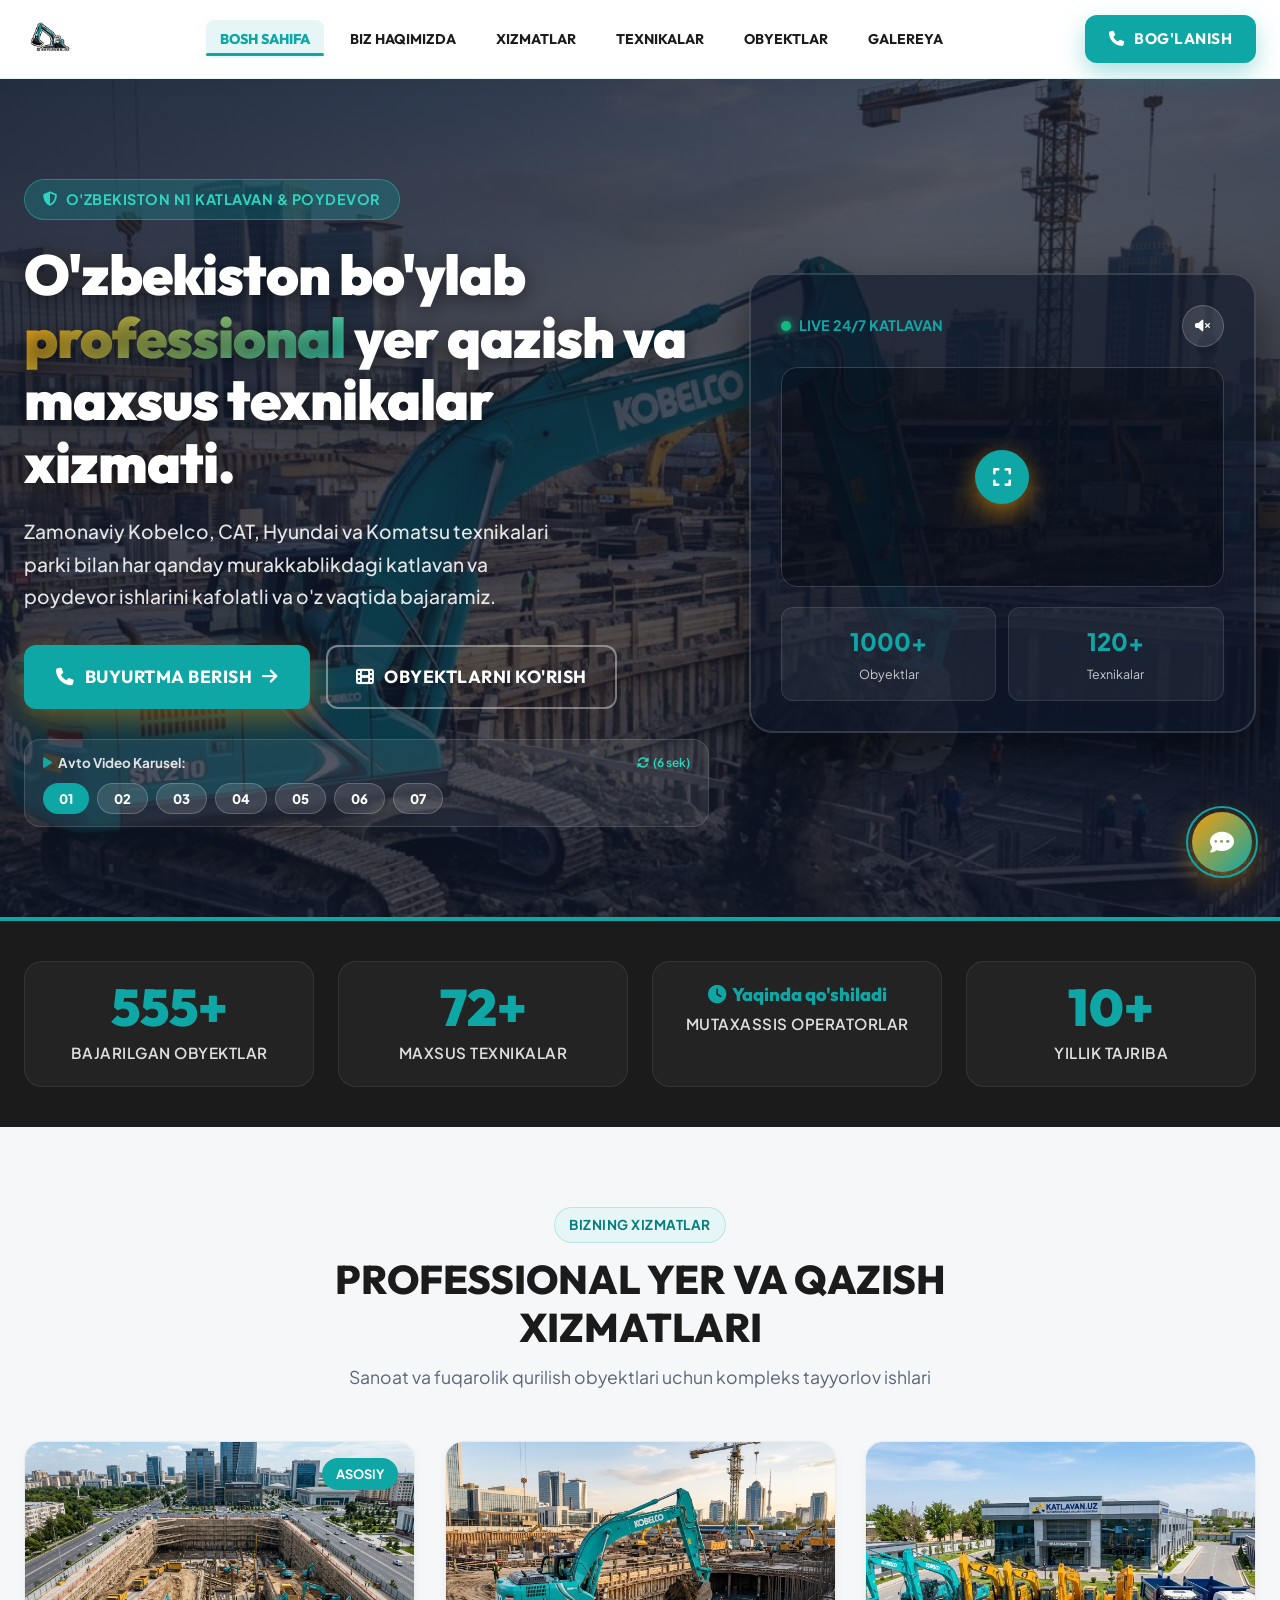
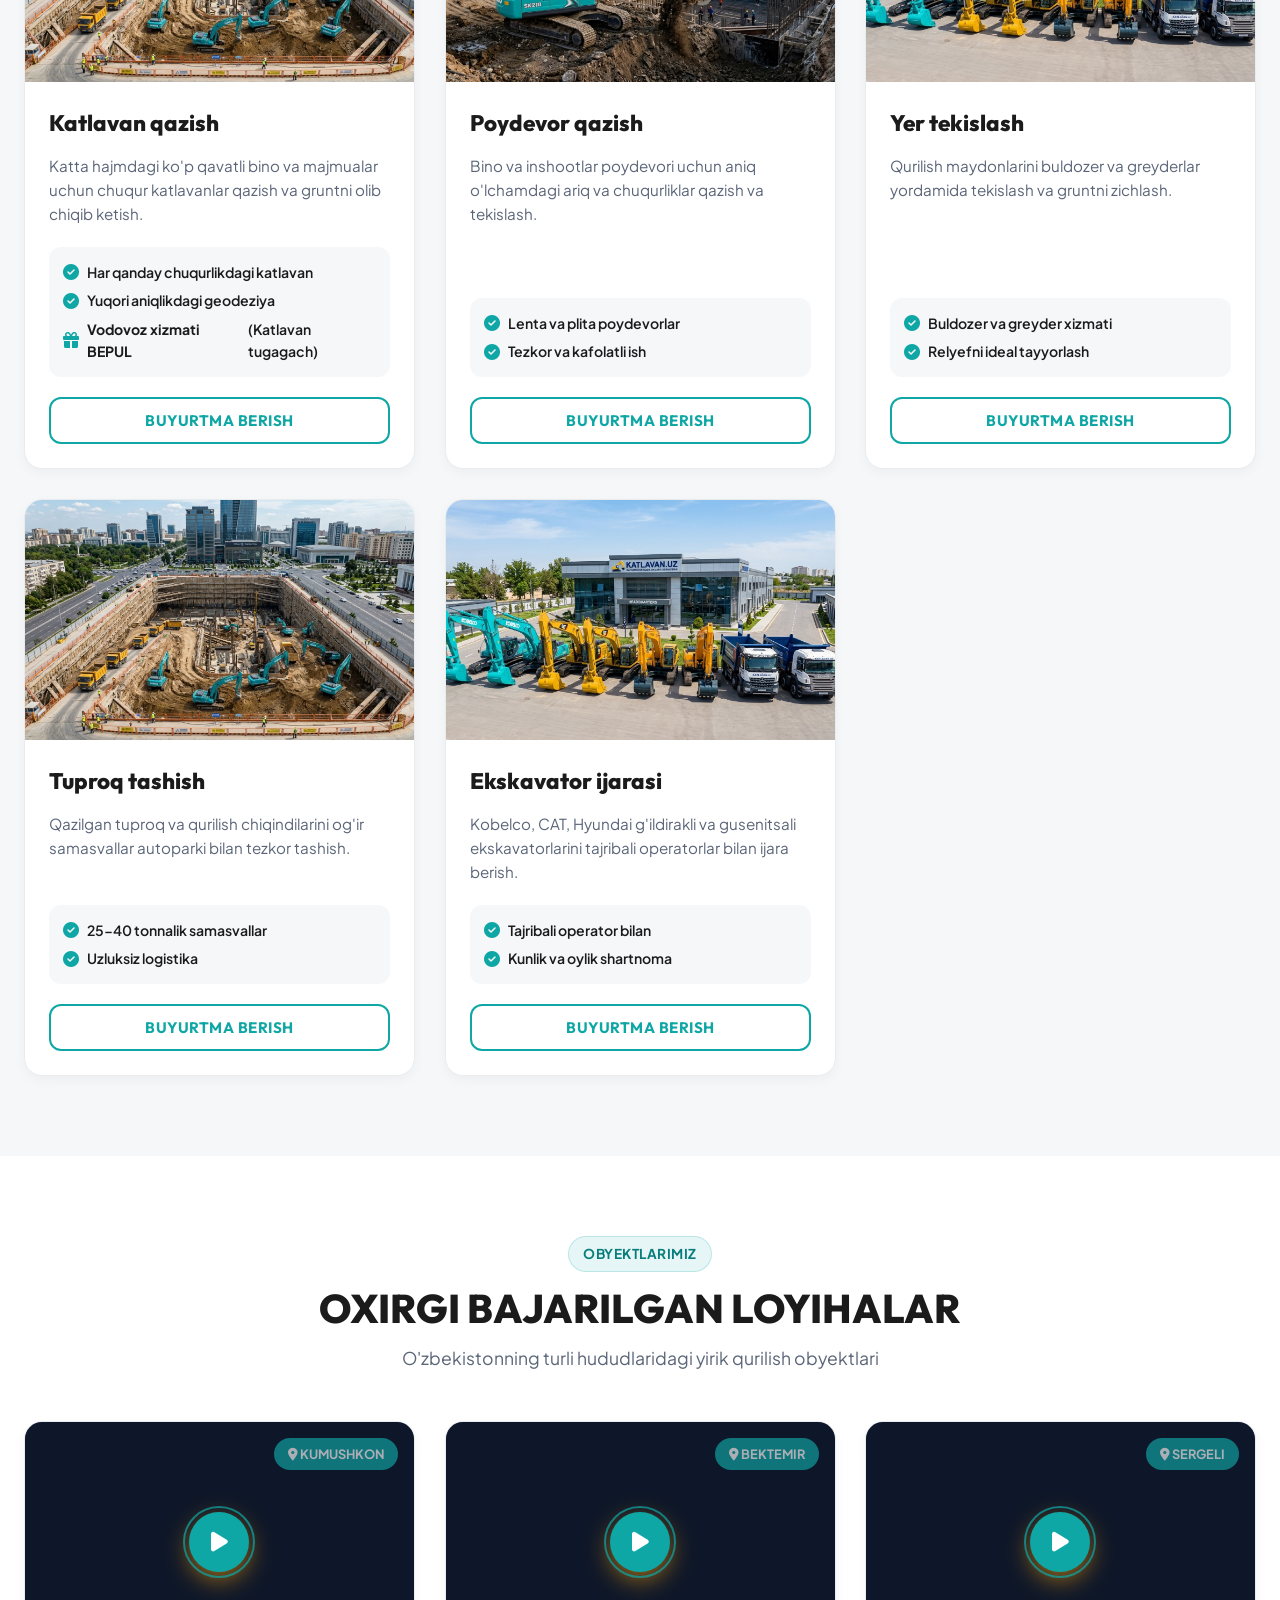
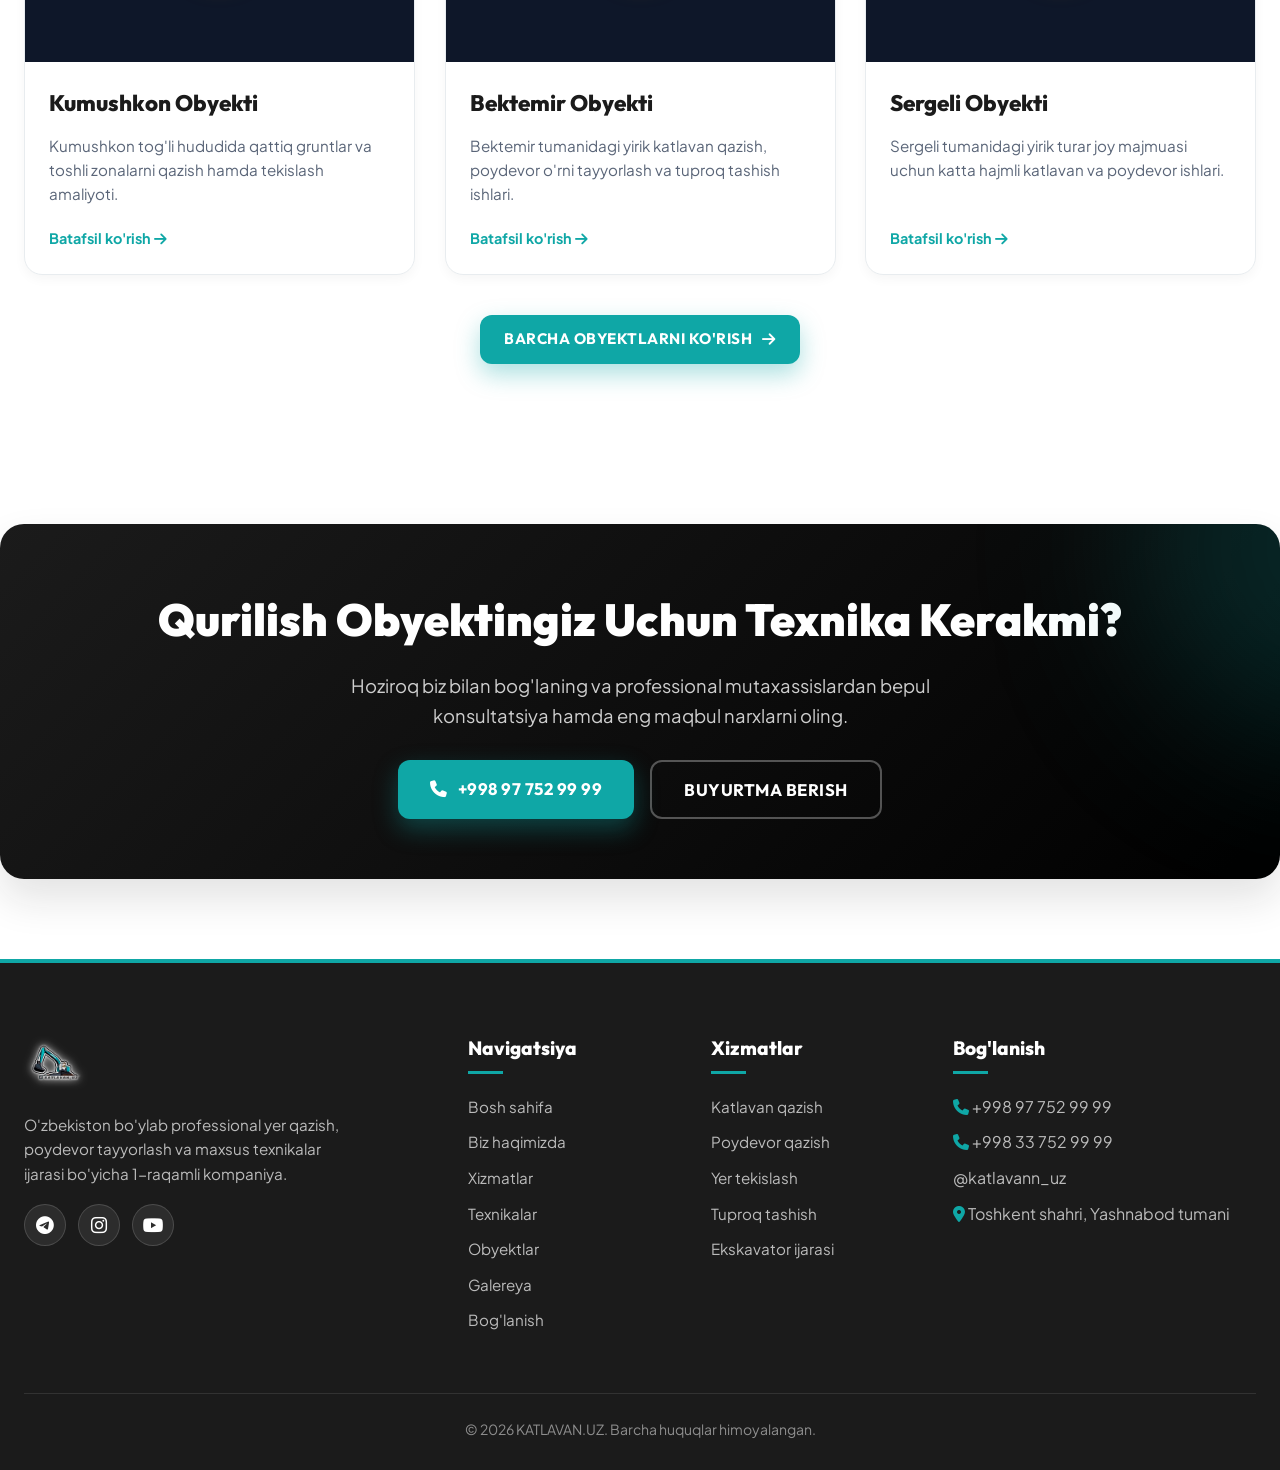
==== index.html @ 214f8976 "Update KATLAVAN.UZ website with video autoplay, interactive contact widgets, and layout fixes" ====
<!DOCTYPE html>
<html lang="uz">
<head>
  <meta charset="UTF-8">
  <meta name="viewport" content="width=device-width, initial-scale=1.0">
  <title>KATLAVAN.UZ — Professional Yer Qazish Va Maxsus Texnikalar Xizmati</title>
  <meta name="description" content="O'zbekiston bo'ylab katlavan qazish, poydevor tayyorlash, yer tekislash, tuproq tashish va Kobelco, CAT, Hyundai ekskavatorlar ijarasi.">
  
  <link rel="stylesheet" href="https://cdnjs.cloudflare.com/ajax/libs/font-awesome/6.4.0/css/all.min.css">
  <link rel="stylesheet" href="css/styles.css">
</head>
<body>

  <!-- NAVBAR -->
  <nav class="navbar">
    <div class="container flex-between">
      <a href="index.html" class="navbar-brand">
        <img src="images/logo.svg" alt="KATLAVAN.UZ" class="brand-logo-img">
      </a>

      <ul class="nav-menu">
        <li><a href="index.html" class="nav-link active">Bosh sahifa</a></li>
        <li><a href="about.html" class="nav-link">Biz haqimizda</a></li>
        <li><a href="services.html" class="nav-link">Xizmatlar</a></li>
        <li><a href="machinery.html" class="nav-link">Texnikalar</a></li>
        <li><a href="projects.html" class="nav-link">Obyektlar</a></li>
        <li><a href="gallery.html" class="nav-link">Galereya</a></li>
      </ul>

      <div class="flex" style="gap: 12px;">
        <a href="contact.html" class="btn btn-primary">
          <i class="fa-solid fa-phone"></i> Bog'lanish
        </a>
        <div class="mobile-toggle"><i class="fa-solid fa-bars"></i></div>
      </div>
    </div>
  </nav>

  <!-- HERO SECTION WITH FULL VIDEO BACKGROUND -->
  <section class="hero hero-video-bg-section" style="position: relative; min-height: 85vh; padding: 100px 0 90px; color: #FFFFFF; display: flex; align-items: center; overflow: hidden; background: #0F172A;">
    
    <!-- Background Video Element -->
    <video id="heroBgVideo" src="obektlar/kumishkon.mp4" autoplay loop muted playsinline poster="images/hero_kobelco.jpg" style="position: absolute; top: 0; left: 0; width: 100%; height: 120%; object-fit: cover; z-index: 1; transition: transform 0.1s linear, opacity 0.5s ease;"></video>
    
    <!-- Dark Gradient Overlay for High Readability -->
    <div style="position: absolute; inset: 0; background: linear-gradient(135deg, rgba(15, 23, 42, 0.88) 0%, rgba(15, 23, 42, 0.72) 50%, rgba(15, 23, 42, 0.86) 100%); z-index: 2;"></div>

    <div class="container hero-grid" style="position: relative; z-index: 3; display: grid; grid-template-columns: 1.15fr 0.85fr; gap: 40px; align-items: center; width: 100%;">
      
      <!-- Left Content Column -->
      <div class="hero-content">
        <div class="hero-badge-box">
          <span class="badge-teal" style="background: rgba(15, 167, 166, 0.25); color: #2DD4BF; border: 1px solid rgba(45, 212, 191, 0.4); padding: 8px 18px; border-radius: 30px; font-weight: 700; font-size: 0.9rem;">
            <i class="fa-solid fa-shield-halved"></i> O'ZBEKISTON N1 KATLAVAN &amp; POYDEVOR
          </span>
        </div>

        <h1 class="hero-title" style="color: #FFFFFF; font-size: 3.5rem; font-weight: 900; line-height: 1.12; margin-bottom: 20px; text-shadow: 0 4px 20px rgba(0,0,0,0.5);">
          O'zbekiston bo'ylab <span class="accent" style="color: var(--primary); background: linear-gradient(135deg, #F59E0B 0%, #2DD4BF 100%); -webkit-background-clip: text; -webkit-text-fill-color: transparent;">professional</span> yer qazish va maxsus texnikalar xizmati.
        </h1>

        <p class="hero-desc" style="color: rgba(255, 255, 255, 0.88); font-size: 1.2rem; line-height: 1.7; margin-bottom: 32px; font-weight: 500;">
          Zamonaviy Kobelco, CAT, Hyundai va Komatsu texnikalari parki bilan har qanday murakkablikdagi katlavan va poydevor ishlarini kafolatli va o'z vaqtida bajaramiz.
        </p>

        <div class="hero-actions" style="display: flex; gap: 16px; flex-wrap: wrap;">
          <button class="btn btn-primary btn-lg open-order-modal" data-item="Hero Buyurtma" style="font-size: 1.1rem; padding: 16px 32px; box-shadow: 0 10px 30px rgba(245, 158, 11, 0.4);">
            <i class="fa-solid fa-phone"></i> Buyurtma berish <i class="fa-solid fa-arrow-right"></i>
          </button>
          <a href="projects.html" class="btn btn-outline btn-lg" style="color: #FFFFFF; border-color: rgba(255,255,255,0.4); font-size: 1.1rem; padding: 16px 28px; backdrop-filter: blur(8px);">
            <i class="fa-solid fa-film"></i> Obyektlarni ko'rish
          </a>
        </div>

        <!-- Minimalist Video Playlist Switcher -->
        <div style="margin-top: 30px; background: rgba(255, 255, 255, 0.07); backdrop-filter: blur(14px); border: 1px solid rgba(255, 255, 255, 0.14); padding: 12px 18px; border-radius: 16px;">
          <div style="display: flex; align-items: center; justify-content: space-between; margin-bottom: 10px;">
            <span style="font-size: 0.84rem; color: rgba(255, 255, 255, 0.85); font-weight: 700; display: flex; align-items: center; gap: 6px;">
              <i class="fa-solid fa-play" style="color: var(--primary); font-size: 0.75rem;"></i> Avto Video Karusel:
            </span>
            <span style="font-size: 0.75rem; color: #2DD4BF; font-weight: 600; display: flex; align-items: center; gap: 4px;">
              <i class="fa-solid fa-rotate"></i> (6 sek)
            </span>
          </div>
          
          <div style="display: flex; gap: 8px; flex-wrap: wrap;">
            <button class="hero-video-switcher active" data-video="obektlar/kumishkon.mp4" style="background: var(--primary); color: #FFF; border: none; padding: 6px 16px; border-radius: 20px; font-size: 0.82rem; font-weight: 800; cursor: pointer; transition: all 0.3s ease;">01</button>
            <button class="hero-video-switcher" data-video="obektlar/bektemir.mp4" style="background: rgba(255,255,255,0.12); color: #FFF; border: 1px solid rgba(255,255,255,0.2); padding: 6px 16px; border-radius: 20px; font-size: 0.82rem; font-weight: 800; cursor: pointer; transition: all 0.3s ease;">02</button>
            <button class="hero-video-switcher" data-video="obektlar/kokcha.mp4" style="background: rgba(255,255,255,0.12); color: #FFF; border: 1px solid rgba(255,255,255,0.2); padding: 6px 16px; border-radius: 20px; font-size: 0.82rem; font-weight: 800; cursor: pointer; transition: all 0.3s ease;">03</button>
            <button class="hero-video-switcher" data-video="obektlar/oq tepa.mp4" style="background: rgba(255,255,255,0.12); color: #FFF; border: 1px solid rgba(255,255,255,0.2); padding: 6px 16px; border-radius: 20px; font-size: 0.82rem; font-weight: 800; cursor: pointer; transition: all 0.3s ease;">04</button>
            <button class="hero-video-switcher" data-video="obektlar/ozbefilim.mp4" style="background: rgba(255,255,255,0.12); color: #FFF; border: 1px solid rgba(255,255,255,0.2); padding: 6px 16px; border-radius: 20px; font-size: 0.82rem; font-weight: 800; cursor: pointer; transition: all 0.3s ease;">05</button>
            <button class="hero-video-switcher" data-video="obektlar/sergili.mp4" style="background: rgba(255,255,255,0.12); color: #FFF; border: 1px solid rgba(255,255,255,0.2); padding: 6px 16px; border-radius: 20px; font-size: 0.82rem; font-weight: 800; cursor: pointer; transition: all 0.3s ease;">06</button>
            <button class="hero-video-switcher" data-video="videos/kirish.mp4" style="background: rgba(255,255,255,0.12); color: #FFF; border: 1px solid rgba(255,255,255,0.2); padding: 6px 16px; border-radius: 20px; font-size: 0.82rem; font-weight: 800; cursor: pointer; transition: all 0.3s ease;">07</button>
          </div>
        </div>

      </div>

      <!-- Right Glass Card with Stats & Sound Button -->
      <div class="hero-media" style="position: relative;">
        <div style="background: rgba(15, 23, 42, 0.65); backdrop-filter: blur(16px); border: 2px solid rgba(255, 255, 255, 0.15); border-radius: 24px; padding: 30px; box-shadow: 0 20px 50px rgba(0,0,0,0.5);">
          
          <div style="display: flex; align-items: center; justify-content: space-between; margin-bottom: 20px;">
            <span style="font-size: 0.9rem; font-weight: 700; color: var(--primary); display: flex; align-items: center; gap: 8px;">
              <span style="width: 10px; height: 10px; border-radius: 50%; background: #10B981; display: inline-block; box-shadow: 0 0 10px #10B981;"></span> LIVE 24/7 KATLAVAN
            </span>
            
            <button id="toggleHeroAudio" style="background: rgba(255, 255, 255, 0.12); border: 1px solid rgba(255, 255, 255, 0.2); color: #FFF; width: 42px; height: 42px; border-radius: 50%; display: flex; align-items: center; justify-content: center; cursor: pointer; transition: all 0.3s ease;" title="Ovozni yoqish / o'chirish">
              <i class="fa-solid fa-volume-xmark" id="heroAudioIcon"></i>
            </button>
          </div>

          <div style="border-radius: 16px; overflow: hidden; height: 220px; position: relative; margin-bottom: 20px; border: 1px solid rgba(255,255,255,0.15);">
            <video id="heroMiniPreview" src="obektlar/kumishkon.mp4" autoplay loop muted playsinline style="width: 100%; height: 100%; object-fit: cover;"></video>
            <div class="open-video-modal" data-title="Kumushkon Obyekti" data-video="obektlar/kumishkon.mp4" style="position: absolute; inset: 0; background: rgba(0,0,0,0.3); display: flex; align-items: center; justify-content: center; cursor: pointer;">
              <div style="width: 54px; height: 54px; border-radius: 50%; background: var(--primary); color: #FFF; display: flex; align-items: center; justify-content: center; font-size: 1.3rem; box-shadow: 0 8px 25px rgba(245, 158, 11, 0.6);">
                <i class="fa-solid fa-expand"></i>
              </div>
            </div>
          </div>

          <div style="display: grid; grid-template-columns: 1fr 1fr; gap: 12px;">
            <div style="background: rgba(255,255,255,0.06); padding: 14px; border-radius: 12px; text-align: center; border: 1px solid rgba(255,255,255,0.1);">
              <strong style="display: block; font-size: 1.5rem; color: var(--primary); font-weight: 800;">1000+</strong>
              <span style="font-size: 0.78rem; color: rgba(255,255,255,0.75);">Obyektlar</span>
            </div>
            <div style="background: rgba(255,255,255,0.06); padding: 14px; border-radius: 12px; text-align: center; border: 1px solid rgba(255,255,255,0.1);">
              <strong style="display: block; font-size: 1.5rem; color: var(--primary); font-weight: 800;">120+</strong>
              <span style="font-size: 0.78rem; color: rgba(255,255,255,0.75);">Texnikalar</span>
            </div>
          </div>

        </div>
      </div>

    </div>
  </section>

  <!-- ANIMATED STATISTICS BAR -->
  <section class="stats-section">
    <div class="container stats-grid">
      <div class="stat-card">
        <div class="stat-number" data-target="1000">0+</div>
        <div class="stat-label">Bajarilgan obyektlar</div>
      </div>
      <div class="stat-card">
        <div class="stat-number" data-target="120">0+</div>
        <div class="stat-label">Maxsus texnikalar</div>
      </div>
      <div class="stat-card">
        <div class="stat-number" style="font-size: 1.15rem; color: var(--primary); font-weight: 800; display: inline-flex; align-items: center; justify-content: center; gap: 6px;"><i class="fa-solid fa-clock"></i> Yaqinda qo'shiladi</div>
        <div class="stat-label">Mutaxassis operatorlar</div>
      </div>
      <div class="stat-card">
        <div class="stat-number" data-target="10">0+</div>
        <div class="stat-label">Yillik tajriba</div>
      </div>
    </div>
  </section>

  <!-- OUR SERVICES PREVIEW -->
  <section class="section bg-accent">
    <div class="container">
      <div class="section-header">
        <span class="badge-teal">Bizning xizmatlar</span>
        <h2 class="section-title">Professional Yer va Qazish Xizmatlari</h2>
        <p class="section-subtitle">Sanoat va fuqarolik qurilish obyektlari uchun kompleks tayyorlov ishlari</p>
      </div>

      <div class="card-grid">
        <div class="custom-card">
          <div class="card-img-wrap">
            <img src="images/drone_excavation.jpg" alt="Katlavan qazish">
            <span class="card-badge">Asosiy</span>
          </div>
          <div class="card-body">
            <h3 class="card-title">Katlavan qazish</h3>
            <p class="card-text">Katta hajmdagi ko'p qavatli bino va majmualar uchun chuqur katlavanlar qazish va gruntni olib chiqib ketish.</p>
            <ul class="card-advantages">
              <li><i class="fa-solid fa-circle-check"></i> Har qanday chuqurlikdagi katlavan</li>
              <li><i class="fa-solid fa-circle-check"></i> Yuqori aniqlikdagi geodeziya</li>
              <li><i class="fa-solid fa-gift" style="color: var(--primary);"></i> <strong>Vodovoz xizmati BEPUL</strong> (Katlavan tugagach)</li>
            </ul>
            <button class="btn btn-teal-outline open-order-modal" data-item="Katlavan Qazish (Vodovoz Tekin)">Buyurtma berish</button>
          </div>
        </div>

        <div class="custom-card">
          <div class="card-img-wrap">
            <img src="images/hero_kobelco.jpg" alt="Poydevor qazish">
          </div>
          <div class="card-body">
            <h3 class="card-title">Poydevor qazish</h3>
            <p class="card-text">Bino va inshootlar poydevori uchun aniq o'lchamdagi ariq va chuqurliklar qazish va tekislash.</p>
            <ul class="card-advantages">
              <li><i class="fa-solid fa-circle-check"></i> Lenta va plita poydevorlar</li>
              <li><i class="fa-solid fa-circle-check"></i> Tezkor va kafolatli ish</li>
            </ul>
            <button class="btn btn-teal-outline open-order-modal" data-item="Poydevor Qazish">Buyurtma berish</button>
          </div>
        </div>

        <div class="custom-card">
          <div class="card-img-wrap">
            <img src="images/machinery_fleet.jpg" alt="Yer tekislash">
          </div>
          <div class="card-body">
            <h3 class="card-title">Yer tekislash</h3>
            <p class="card-text">Qurilish maydonlarini buldozer va greyderlar yordamida tekislash va gruntni zichlash.</p>
            <ul class="card-advantages">
              <li><i class="fa-solid fa-circle-check"></i> Buldozer va greyder xizmati</li>
              <li><i class="fa-solid fa-circle-check"></i> Relyefni ideal tayyorlash</li>
            </ul>
            <button class="btn btn-teal-outline open-order-modal" data-item="Yer Tekislash">Buyurtma berish</button>
          </div>
        </div>

        <div class="custom-card">
          <div class="card-img-wrap">
            <img src="images/drone_excavation.jpg" alt="Tuproq tashish">
          </div>
          <div class="card-body">
            <h3 class="card-title">Tuproq tashish</h3>
            <p class="card-text">Qazilgan tuproq va qurilish chiqindilarini og'ir samasvallar autoparki bilan tezkor tashish.</p>
            <ul class="card-advantages">
              <li><i class="fa-solid fa-circle-check"></i> 25-40 tonnalik samasvallar</li>
              <li><i class="fa-solid fa-circle-check"></i> Uzluksiz logistika</li>
            </ul>
            <button class="btn btn-teal-outline open-order-modal" data-item="Tuproq Tashish">Buyurtma berish</button>
          </div>
        </div>

        <div class="custom-card">
          <div class="card-img-wrap">
            <img src="images/machinery_fleet.jpg" alt="Ekskavator ijarasi">
          </div>
          <div class="card-body">
            <h3 class="card-title">Ekskavator ijarasi</h3>
            <p class="card-text">Kobelco, CAT, Hyundai g'ildirakli va gusenitsali ekskavatorlarini tajribali operatorlar bilan ijara berish.</p>
            <ul class="card-advantages">
              <li><i class="fa-solid fa-circle-check"></i> Tajribali operator bilan</li>
              <li><i class="fa-solid fa-circle-check"></i> Kunlik va oylik shartnoma</li>
            </ul>
            <button class="btn btn-teal-outline open-order-modal" data-item="Ekskavator Ijarasi">Buyurtma berish</button>
          </div>
        </div>
      </div>
    </div>
  </section>

  <!-- LATEST PROJECTS PREVIEW -->
  <section class="section">
    <div class="container">
      <div class="section-header">
        <span class="badge-teal">Obyektlarimiz</span>
        <h2 class="section-title">Oxirgi Bajarilgan Loyihalar</h2>
        <p class="section-subtitle">O'zbekistonning turli hududlaridagi yirik qurilish obyektlari</p>
      </div>

      <div class="card-grid">
        <!-- 1. Kumushkon Obyekti -->
        <a href="projects.html" class="custom-card" style="text-decoration:none; color:inherit;">
          <div class="card-img-wrap" style="height: 240px; position: relative;">
            <video src="obektlar/kumishkon.mp4" muted loop playsinline preload="auto"></video>
            <span class="card-badge"><i class="fa-solid fa-location-dot"></i> Kumushkon</span>
            <div class="video-overlay-play">
              <div class="video-play-pulse-btn">
                <i class="fa-solid fa-play"></i>
              </div>
            </div>
          </div>
          <div class="card-body">
            <h3 class="card-title">Kumushkon Obyekti</h3>
            <p class="card-text">Kumushkon tog'li hududida qattiq gruntlar va toshli zonalarni qazish hamda tekislash amaliyoti.</p>
            <span style="color: var(--primary); font-weight: 700; font-size: 0.9rem;">Batafsil ko'rish <i class="fa-solid fa-arrow-right"></i></span>
          </div>
        </a>

        <!-- 2. Bektemir Obyekti -->
        <a href="projects.html" class="custom-card" style="text-decoration:none; color:inherit;">
          <div class="card-img-wrap" style="height: 240px; position: relative;">
            <video src="obektlar/bektemir.mp4" muted loop playsinline preload="auto"></video>
            <span class="card-badge"><i class="fa-solid fa-location-dot"></i> Bektemir</span>
            <div class="video-overlay-play">
              <div class="video-play-pulse-btn">
                <i class="fa-solid fa-play"></i>
              </div>
            </div>
          </div>
          <div class="card-body">
            <h3 class="card-title">Bektemir Obyekti</h3>
            <p class="card-text">Bektemir tumanidagi yirik katlavan qazish, poydevor o'rni tayyorlash va tuproq tashish ishlari.</p>
            <span style="color: var(--primary); font-weight: 700; font-size: 0.9rem;">Batafsil ko'rish <i class="fa-solid fa-arrow-right"></i></span>
          </div>
        </a>

        <!-- 3. Sergeli Obyekti -->
        <a href="projects.html" class="custom-card" style="text-decoration:none; color:inherit;">
          <div class="card-img-wrap" style="height: 240px; position: relative;">
            <video src="obektlar/sergili.mp4" muted loop playsinline preload="auto"></video>
            <span class="card-badge"><i class="fa-solid fa-location-dot"></i> Sergeli</span>
            <div class="video-overlay-play">
              <div class="video-play-pulse-btn">
                <i class="fa-solid fa-play"></i>
              </div>
            </div>
          </div>
          <div class="card-body">
            <h3 class="card-title">Sergeli Obyekti</h3>
            <p class="card-text">Sergeli tumanidagi yirik turar joy majmuasi uchun katta hajmli katlavan va poydevor ishlari.</p>
            <span style="color: var(--primary); font-weight: 700; font-size: 0.9rem;">Batafsil ko'rish <i class="fa-solid fa-arrow-right"></i></span>
          </div>
        </a>
      </div>

      <div style="text-align: center; margin-top: 40px;">
        <a href="projects.html" class="btn btn-primary">
          Barcha Obyektlarni Ko'rish <i class="fa-solid fa-arrow-right"></i>
        </a>
      </div>
    </div>
  </section>

  <!-- CTA BANNER -->
  <section class="section container">
    <div class="cta-banner">
      <h2 class="cta-title">Qurilish Obyektingiz Uchun Texnika Kerakmi?</h2>
      <p class="cta-desc">Hoziroq biz bilan bog'laning va professional mutaxassislardan bepul konsultatsiya hamda eng maqbul narxlarni oling.</p>
      <div style="display: flex; gap: 16px; justify-content: center; flex-wrap: wrap;">
        <a href="tel:+998977529999" class="btn btn-primary btn-lg"><i class="fa-solid fa-phone"></i> +998 97 752 99 99</a>
        <button class="btn btn-outline btn-lg open-order-modal" style="color: #FFF; border-color: rgba(255,255,255,0.3);" data-item="CTA Banner">Buyurtma Berish</button>
      </div>
    </div>
  </section>

  <!-- FOOTER -->
  <footer class="footer">
    <div class="container">
      <div class="footer-grid">
        <div class="footer-brand">
          <a href="index.html" class="navbar-brand">
            <img src="images/logo.svg" alt="KATLAVAN.UZ" class="brand-logo-img-footer">
          </a>
          <p>O'zbekiston bo'ylab professional yer qazish, poydevor tayyorlash va maxsus texnikalar ijarasi bo'yicha 1-raqamli kompaniya.</p>
          <div class="footer-socials">
            <a href="https://t.me/katlavann_uz" target="_blank" class="telegram" title="Telegram"><i class="fa-brands fa-telegram"></i></a>
            <a href="https://instagram.com/katlavann_uz" target="_blank" class="instagram" title="Instagram"><i class="fa-brands fa-instagram"></i></a>
            <a href="https://youtube.com/@katlavan_uz" target="_blank" class="youtube" title="YouTube"><i class="fa-brands fa-youtube"></i></a>
          </div>
        </div>

        <div>
          <h4 class="footer-title">Navigatsiya</h4>
          <ul class="footer-links">
            <li><a href="index.html">Bosh sahifa</a></li>
            <li><a href="about.html">Biz haqimizda</a></li>
            <li><a href="services.html">Xizmatlar</a></li>
            <li><a href="machinery.html">Texnikalar</a></li>
            <li><a href="projects.html">Obyektlar</a></li>
            <li><a href="gallery.html">Galereya</a></li>
            <li><a href="contact.html">Bog'lanish</a></li>
          </ul>
        </div>

        <div>
          <h4 class="footer-title">Xizmatlar</h4>
          <ul class="footer-links">
            <li><a href="services.html">Katlavan qazish</a></li>
            <li><a href="services.html">Poydevor qazish</a></li>
            <li><a href="services.html">Yer tekislash</a></li>
            <li><a href="services.html">Tuproq tashish</a></li>
            <li><a href="services.html">Ekskavator ijarasi</a></li>
          </ul>
        </div>

        <div>
          <h4 class="footer-title">Bog'lanish</h4>
          <p style="color: rgba(255,255,255,0.7); margin-bottom: 10px;"><i class="fa-solid fa-phone" style="color: var(--primary);"></i> +998 97 752 99 99</p>
          <p style="color: rgba(255,255,255,0.7); margin-bottom: 10px;"><i class="fa-solid fa-phone" style="color: var(--primary);"></i> +998 33 752 99 99</p>
          <p style="color: rgba(255,255,255,0.7); margin-bottom: 10px;"><i class="fa-paper-plane" style="color: var(--primary);"></i> @katlavann_uz</p>
          <p style="color: rgba(255,255,255,0.7);"><i class="fa-solid fa-location-dot" style="color: var(--primary);"></i> Toshkent shahri, Yashnabod tumani</p>
        </div>
      </div>

      <div class="footer-bottom">
        <p>&copy; 2026 KATLAVAN.UZ. Barcha huquqlar himoyalangan.</p>
      </div>
    </div>
  </footer>

  <!-- FLOATING ACTIONS & MODALS -->
  <div class="floating-actions">
    <a href="https://t.me/katlavann_uz" target="_blank" class="float-btn telegram" title="Telegram Bot"><i class="fa-paper-plane"></i></a>
    <a href="tel:+998977529999" class="float-btn phone" title="Qo'ng'iroq qilish"><i class="fa-solid fa-phone"></i></a>
  </div>

  <div id="orderModal" class="modal-backdrop">
    <div class="modal-card">
      <div class="modal-header">
        <h3 class="modal-title">Buyurtma Rasmiylashtirish</h3>
        <i class="fa-solid fa-xmark modal-close"></i>
      </div>
      <div class="modal-body">
        <p style="margin-bottom: 16px; color: var(--secondary-muted);">
          Tanlangan xizmat / texnika: <strong id="orderModalItemName" style="color: var(--primary);">Katlavan Qazish</strong>
        </p>

        <form id="modalOrderForm">
          <div class="form-group">
            <label class="form-label">Ismingiz</label>
            <input type="text" class="form-control" placeholder="Ismingizni kiriting" required>
          </div>
          <div class="form-group">
            <label class="form-label">Telefon Raqamingiz</label>
            <input type="tel" class="form-control" placeholder="+998 90 123 45 67" required>
          </div>
          <div class="form-group">
            <label class="form-label">Obyekt Joylashuvi</label>
            <input type="text" class="form-control" placeholder="Masalan: Toshkent, Chilonzor">
          </div>
          <div class="form-group" style="margin-bottom: 16px;">
            <button type="button" id="getGeoBtn" class="btn btn-outline" style="width:100%; justify-content:center; font-size:0.88rem; gap:8px; border-color:var(--primary); color:var(--primary); padding: 10px;">
              <i class="fa-solid fa-location-dot"></i> <span>📍 Google Maps Lokatsiyamni birga yuborish</span>
            </button>
          </div>
          <button type="submit" class="btn btn-primary btn-lg" style="width: 100%;">Buyurtmani Tasdiqlash</button>
        </form>
      </div>
    </div>
  </div>

  <div id="videoModal" class="modal-backdrop">
    <div class="modal-card" style="max-width: 850px; padding: 0; background: transparent; box-shadow: none; position: relative;">
      <button class="modal-close" aria-label="Yopish" style="position: absolute; top: -45px; right: 0; background: rgba(0,0,0,0.7); color: #FFF; border: 1px solid rgba(255,255,255,0.2); font-size: 1.5rem; width: 42px; height: 42px; border-radius: 50%; display: flex; align-items: center; justify-content: center; cursor: pointer; z-index: 10;">
        <i class="fa-solid fa-xmark"></i>
      </button>
      <div id="videoModalContainer" style="position: relative; background: #000; overflow: hidden; border-radius: 16px; box-shadow: 0 20px 50px rgba(0,0,0,0.6);"></div>
    </div>
  </div>

  <div id="lightboxModal" class="modal-backdrop">
    <div class="modal-card" style="max-width: 900px; background: transparent; box-shadow: none;">
      <div style="text-align: right; padding: 10px;">
        <i class="fa-solid fa-xmark modal-close" style="color: #FFF; font-size: 2rem;"></i>
      </div>
      <img id="lightboxImg" src="" alt="Zoom Image" style="width:100%; border-radius: 18px; box-shadow: var(--shadow-lg);">
    </div>
  </div>

  <div id="toastNotification" class="toast">
    <i class="fa-solid fa-circle-check" style="color: var(--primary); font-size: 1.5rem;"></i>
    <span id="toastMessage">Xabaringiz muvaffaqiyatli yuborildi!</span>
  </div>

  <!-- FLOATING LIVE TELEGRAM & PHONE CONTACT WIDGET -->
  <div class="floating-contact-widget" id="floatingContactWidget">
    <div class="floating-contact-menu">
      <div style="font-size: 0.78rem; font-weight: 700; color: rgba(255,255,255,0.6); text-transform: uppercase; letter-spacing: 0.5px; margin-bottom: 2px; padding: 0 4px;">
        <i class="fa-solid fa-headset" style="color: var(--primary);"></i> Tezkor Aloqa
      </div>

      <a href="https://t.me/katlavann_uz" target="_blank" rel="noopener" class="floating-contact-link telegram">
        <div class="link-icon" style="background: rgba(0, 136, 204, 0.3); color: #38BDF8;">
          <i class="fa-brands fa-telegram"></i>
        </div>
        <div>
          <span style="display: block; font-size: 0.88rem; font-weight: 700;">Telegram-dan Yozish</span>
          <span style="display: block; font-size: 0.75rem; color: rgba(255,255,255,0.7); font-weight: 500;">@katlavann_uz</span>
        </div>
      </a>

      <a href="tel:+998977529999" class="floating-contact-link">
        <div class="link-icon" style="background: rgba(16, 185, 129, 0.3); color: #34D399;">
          <i class="fa-solid fa-phone"></i>
        </div>
        <div>
          <span style="display: block; font-size: 0.88rem; font-weight: 700;">+998 97 752 99 99</span>
          <span style="display: block; font-size: 0.75rem; color: rgba(255,255,255,0.7); font-weight: 500;">Asosiy Linya</span>
        </div>
      </a>

      <a href="tel:+998337529999" class="floating-contact-link">
        <div class="link-icon" style="background: rgba(245, 158, 11, 0.3); color: #FBBF24;">
          <i class="fa-solid fa-phone-volume"></i>
        </div>
        <div>
          <span style="display: block; font-size: 0.88rem; font-weight: 700;">+998 33 752 99 99</span>
          <span style="display: block; font-size: 0.75rem; color: rgba(255,255,255,0.7); font-weight: 500;">Navbatchi Linya</span>
        </div>
      </a>

      <button class="floating-contact-link open-order-modal" data-item="Bosh Sahifa" style="background: var(--primary); border: none; cursor: pointer; justify-content: center; text-align: center;">
        <i class="fa-solid fa-paper-plane"></i> Buyurtma Yuborish
      </button>
    </div>

    <button class="floating-main-btn" id="toggleContactWidget" title="Aloqaga chiqish">
      <i class="fa-solid fa-comment-dots" id="contactWidgetIcon"></i>
    </button>
  </div>

  <script src="js/main.js"></script>
</body>
</html>
---- css/styles.css ----
/* ==========================================================================
   KATLAVAN.UZ — Luxury 7-Page Corporate Website Design System
   Brand Colors:
   - Primary Teal: #0FA7A6
   - Dark Teal / Hover: #087D7C
   - Secondary / Black: #1B1B1B
   - Background: #FFFFFF
   - Accent / Soft Gray: #F5F7F9
   ========================================================================== */

@import url('https://fonts.googleapis.com/css2?family=Plus+Jakarta+Sans:wght@400;500;600;700;800&family=Outfit:wght@500;600;700;800;900&display=swap');

:root {
  --primary: #0FA7A6;
  --primary-dark: #087D7C;
  --primary-light: #E6F6F6;
  --primary-glow: rgba(15, 167, 166, 0.25);
  
  --secondary: #1B1B1B;
  --secondary-light: #2D2D2D;
  --secondary-muted: #5A6578;
  
  --bg-white: #FFFFFF;
  --bg-accent: #F5F7F9;
  --bg-card: #FFFFFF;
  
  --border-light: rgba(15, 167, 166, 0.12);
  --border-subtle: #E8ECEF;
  
  --radius-sm: 8px;
  --radius-md: 12px;
  --radius-lg: 18px;
  --radius-xl: 24px;
  --radius-full: 9999px;
  
  --shadow-sm: 0 4px 12px rgba(27, 27, 27, 0.04);
  --shadow-md: 0 10px 30px rgba(15, 167, 166, 0.08);
  --shadow-lg: 0 20px 40px rgba(27, 27, 27, 0.12);
  --shadow-teal: 0 10px 25px rgba(15, 167, 166, 0.35);
  
  --transition: all 0.3s cubic-bezier(0.16, 1, 0.3, 1);
  --font-body: 'Plus Jakarta Sans', sans-serif;
  --font-heading: 'Outfit', sans-serif;
}

/* Reset & Base */
*, *::before, *::after {
  box-sizing: border-box;
  margin: 0;
  padding: 0;
}

html {
  scroll-behavior: smooth;
  font-size: 16px;
}

body {
  font-family: var(--font-body);
  background-color: var(--bg-white);
  color: var(--secondary);
  line-height: 1.6;
  overflow-x: hidden;
  -webkit-font-smoothing: antialiased;
}

a {
  color: inherit;
  text-decoration: none;
  transition: var(--transition);
}

ul {
  list-style: none;
}

img, video {
  max-width: 100%;
  height: auto;
  display: block;
}

button {
  font-family: inherit;
  cursor: pointer;
  border: none;
  outline: none;
  background: none;
  transition: var(--transition);
}

/* Containers */
.container {
  width: 100%;
  max-width: 1320px;
  margin: 0 auto;
  padding: 0 24px;
}

.text-center {
  text-align: center;
}

/* Utility Layouts */
.flex { display: flex; align-items: center; }
.flex-between { display: flex; justify-content: space-between; align-items: center; }
.flex-center { display: flex; justify-content: center; align-items: center; }
.grid { display: grid; }

/* Buttons */
.btn {
  display: inline-flex;
  align-items: center;
  justify-content: center;
  gap: 10px;
  padding: 12px 24px;
  font-family: var(--font-heading);
  font-size: 0.95rem;
  font-weight: 700;
  border-radius: var(--radius-md);
  transition: var(--transition);
  text-transform: uppercase;
  letter-spacing: 0.5px;
  white-space: nowrap;
}

.btn-primary {
  background-color: var(--primary);
  color: #FFFFFF;
  box-shadow: var(--shadow-teal);
}

.btn-primary:hover {
  background-color: var(--primary-dark);
  transform: translateY(-2px);
  box-shadow: 0 14px 30px rgba(8, 125, 124, 0.4);
}

.btn-secondary {
  background-color: var(--secondary);
  color: #FFFFFF;
}

.btn-secondary:hover {
  background-color: #000000;
  transform: translateY(-2px);
  box-shadow: var(--shadow-md);
}

.btn-outline {
  background-color: transparent;
  color: var(--secondary);
  border: 2px solid var(--border-subtle);
}

.btn-outline:hover {
  border-color: var(--primary);
  color: var(--primary);
  background-color: var(--primary-light);
  transform: translateY(-2px);
}

.btn-teal-outline {
  background-color: transparent;
  color: var(--primary);
  border: 2px solid var(--primary);
}

.btn-teal-outline:hover {
  background-color: var(--primary);
  color: #FFFFFF;
}

.btn-sm {
  padding: 8px 16px;
  font-size: 0.85rem;
  border-radius: var(--radius-sm);
}

.btn-lg {
  padding: 16px 32px;
  font-size: 1.05rem;
  border-radius: var(--radius-md);
}

/* Badges */
.badge-teal {
  display: inline-flex;
  align-items: center;
  gap: 8px;
  padding: 6px 14px;
  background-color: var(--primary-light);
  color: var(--primary-dark);
  border: 1px solid rgba(15, 167, 166, 0.2);
  border-radius: var(--radius-full);
  font-weight: 700;
  font-size: 0.85rem;
  text-transform: uppercase;
  letter-spacing: 0.5px;
}

/* Main Navbar (Sticky Glassmorphic) */
.navbar {
  position: sticky;
  top: 0;
  z-index: 1000;
  background: rgba(255, 255, 255, 0.96);
  backdrop-filter: blur(16px);
  -webkit-backdrop-filter: blur(16px);
  border-bottom: 1px solid var(--border-light);
  padding: 12px 0;
  box-shadow: 0 4px 20px rgba(0, 0, 0, 0.04);
}

.navbar-brand {
  display: flex;
  align-items: center;
  text-decoration: none;
}

.brand-logo-img {
  height: 54px;
  width: auto;
  object-fit: contain;
  transition: transform 0.3s ease;
}

.brand-logo-img:hover {
  transform: scale(1.05);
}

.brand-logo-img-footer {
  height: 64px;
  width: auto;
  object-fit: contain;
  filter: drop-shadow(0 0 1px #FFFFFF) drop-shadow(0 0 4px rgba(255, 255, 255, 0.8)) brightness(1.2);
}

.nav-menu {
  display: flex;
  align-items: center;
  gap: 12px;
  list-style: none;
}

.nav-link {
  font-weight: 700;
  font-size: 0.88rem;
  color: var(--secondary);
  padding: 8px 14px;
  border-radius: var(--radius-sm);
  position: relative;
  text-transform: uppercase;
  font-family: var(--font-heading);
  white-space: nowrap;
  transition: var(--transition);
  display: inline-block;
}

.nav-link:hover {
  color: var(--primary);
  background-color: rgba(15, 167, 166, 0.05);
}

.nav-link.active {
  color: var(--primary);
  background-color: var(--primary-light);
  font-weight: 800;
}

.nav-link.active::after {
  content: '';
  position: absolute;
  bottom: 2px;
  left: 14px;
  right: 14px;
  height: 3px;
  background-color: var(--primary);
  border-radius: 2px;
}

.mobile-toggle {
  display: none;
  font-size: 1.8rem;
  color: var(--secondary);
  cursor: pointer;
}

/* Section Header */
.section-header {
  text-align: center;
  max-width: 720px;
  margin: 0 auto 50px auto;
}

.section-title {
  font-family: var(--font-heading);
  font-size: 2.5rem;
  font-weight: 800;
  color: var(--secondary);
  line-height: 1.2;
  margin: 12px 0;
  text-transform: uppercase;
}

.section-subtitle {
  color: var(--secondary-muted);
  font-size: 1.1rem;
  font-weight: 400;
}

/* HERO SECTION */
.hero {
  position: relative;
  padding: 60px 0 80px 0;
  background: radial-gradient(circle at 80% 20%, rgba(15, 167, 166, 0.08) 0%, transparent 50%),
              radial-gradient(circle at 20% 80%, rgba(15, 167, 166, 0.05) 0%, transparent 50%);
  overflow: hidden;
}

.hero-grid {
  display: grid;
  grid-template-columns: 1.1fr 1fr;
  gap: 40px;
  align-items: center;
}

.hero-content {
  z-index: 2;
}

.hero-badge-box {
  display: flex;
  align-items: center;
  gap: 16px;
  margin-bottom: 24px;
}

.hero-title {
  font-family: var(--font-heading);
  font-size: 3.6rem;
  font-weight: 900;
  line-height: 1.1;
  color: var(--secondary);
  margin-bottom: 20px;
  letter-spacing: -1px;
}

.hero-title span.accent {
  color: var(--primary);
  background: linear-gradient(135deg, var(--primary) 0%, var(--primary-dark) 100%);
  -webkit-background-clip: text;
  -webkit-text-fill-color: transparent;
}

.hero-desc {
  font-size: 1.2rem;
  color: var(--secondary-muted);
  margin-bottom: 36px;
  max-width: 540px;
  font-weight: 500;
}

.hero-actions {
  display: flex;
  gap: 16px;
  flex-wrap: wrap;
}

.hero-media {
  position: relative;
  z-index: 1;
}

.hero-image-card {
  position: relative;
  border-radius: var(--radius-xl);
  overflow: hidden;
  box-shadow: var(--shadow-lg), 0 0 0 1px var(--border-light);
  background: var(--secondary);
}

.hero-image-card img {
  width: 100%;
  height: 480px;
  object-fit: cover;
  transition: transform 0.6s ease;
}

.hero-image-card:hover img {
  transform: scale(1.03);
}

.hero-float-tag {
  position: absolute;
  bottom: 24px;
  left: 24px;
  background: rgba(27, 27, 27, 0.85);
  backdrop-filter: blur(12px);
  color: #FFF;
  padding: 14px 22px;
  border-radius: var(--radius-lg);
  border: 1px solid rgba(255, 255, 255, 0.15);
  display: flex;
  align-items: center;
  gap: 14px;
}

.hero-float-icon {
  width: 44px;
  height: 44px;
  border-radius: 50%;
  background: var(--primary);
  display: flex;
  align-items: center;
  justify-content: center;
  font-size: 1.2rem;
}

/* ANIMATED STATISTICS BAR */
.stats-section {
  background-color: var(--secondary);
  color: #FFFFFF;
  padding: 40px 0;
  position: relative;
  z-index: 10;
  border-top: 4px solid var(--primary);
}

.stats-grid {
  display: grid;
  grid-template-columns: repeat(4, 1fr);
  gap: 24px;
  text-align: center;
}

.stat-card {
  padding: 20px;
  background: rgba(255, 255, 255, 0.04);
  border: 1px solid rgba(255, 255, 255, 0.08);
  border-radius: var(--radius-lg);
  transition: var(--transition);
}

.stat-card:hover {
  background: rgba(15, 167, 166, 0.12);
  border-color: var(--primary);
  transform: translateY(-4px);
}

.stat-number {
  font-family: var(--font-heading);
  font-size: 3.2rem;
  font-weight: 900;
  color: var(--primary);
  line-height: 1;
  margin-bottom: 8px;
}

.stat-label {
  font-size: 0.95rem;
  font-weight: 600;
  color: rgba(255, 255, 255, 0.85);
  text-transform: uppercase;
  letter-spacing: 0.5px;
}

/* CARDS & CONTAINERS DESIGN SYSTEM */
.card-grid {
  display: grid;
  grid-template-columns: repeat(auto-fill, minmax(340px, 1fr));
  gap: 30px;
}

.custom-card {
  background: var(--bg-card);
  border-radius: var(--radius-lg);
  border: 1px solid var(--border-subtle);
  overflow: hidden;
  box-shadow: var(--shadow-sm);
  transition: var(--transition);
  display: flex;
  flex-direction: column;
}

.custom-card:hover {
  transform: translateY(-8px);
  box-shadow: var(--shadow-md);
  border-color: var(--primary);
}

.card-img-wrap {
  position: relative;
  height: 240px;
  overflow: hidden;
  background-color: #0f172a;
  display: block;
}

.card-img-wrap img,
.card-img-wrap video {
  width: 100%;
  height: 100%;
  object-fit: cover;
  object-position: center;
  display: block;
  transition: transform 0.5s ease;
}

.custom-card:hover .card-img-wrap img {
  transform: scale(1.06);
}

.card-badge {
  position: absolute;
  top: 16px;
  right: 16px;
  background: var(--primary);
  color: #FFF;
  padding: 6px 14px;
  border-radius: var(--radius-full);
  font-size: 0.8rem;
  font-weight: 700;
  text-transform: uppercase;
}

.card-body {
  padding: 24px;
  flex-grow: 1;
  display: flex;
  flex-direction: column;
}

.card-title {
  font-family: var(--font-heading);
  font-size: 1.4rem;
  font-weight: 800;
  color: var(--secondary);
  margin-bottom: 12px;
}

.card-text {
  color: var(--secondary-muted);
  font-size: 0.95rem;
  margin-bottom: 20px;
  flex-grow: 1;
}

.card-advantages {
  margin-bottom: 20px;
  background: var(--bg-accent);
  padding: 14px;
  border-radius: var(--radius-md);
}

.card-advantages li {
  display: flex;
  align-items: center;
  gap: 8px;
  font-size: 0.88rem;
  font-weight: 600;
  color: var(--secondary);
  margin-bottom: 6px;
}

.card-advantages li:last-child {
  margin-bottom: 0;
}

.card-advantages i {
  color: var(--primary);
  font-size: 1rem;
}

/* FEATURED PROJECT CARD (ROBUST RESPONSIVE BANNER) */
.featured-project-card {
  grid-column: 1 / -1;
  background: #FFFFFF;
  border-radius: var(--radius-xl);
  border: 2px solid var(--primary);
  overflow: hidden;
  box-shadow: var(--shadow-md);
  display: flex;
  flex-direction: row;
  align-items: stretch;
  transition: var(--transition);
}

.featured-project-card:hover {
  box-shadow: var(--shadow-lg);
  transform: translateY(-4px);
}

.featured-project-img-box {
  width: 44%;
  position: relative;
  overflow: hidden;
  align-self: stretch;
  min-height: 100%;
  border-radius: 20px 0 0 20px;
}

.featured-project-img-box img,
.featured-project-img-box video {
  position: absolute;
  top: 0;
  left: 0;
  width: 100%;
  height: 100%;
  object-fit: cover;
  object-position: center;
  display: block;
  transition: transform 0.6s ease;
}

.featured-project-card:hover .featured-project-img-box img,
.featured-project-card:hover .featured-project-img-box video {
  transform: scale(1.05);
}

.featured-project-info {
  width: 56%;
  padding: 24px 30px;
  display: flex;
  flex-direction: column;
  justify-content: center;
}

/* SECTION PADDING & BACKGROUNDS */
.section {
  padding: 80px 0;
}

.bg-accent {
  background-color: var(--bg-accent);
}

.bg-dark {
  background-color: var(--secondary);
  color: #FFFFFF;
}

.bg-dark .section-title {
  color: #FFFFFF;
}

.bg-dark .section-subtitle {
  color: rgba(255, 255, 255, 0.7);
}

/* ABOUT US */
.about-grid {
  display: grid;
  grid-template-columns: 1fr 1fr;
  gap: 50px;
  align-items: center;
}

.about-text-box h3 {
  font-family: var(--font-heading);
  font-size: 2.2rem;
  font-weight: 800;
  margin-bottom: 18px;
  color: var(--secondary);
}

.about-features {
  display: grid;
  grid-template-columns: 1fr 1fr;
  gap: 20px;
  margin: 30px 0;
}

.about-feature-item {
  padding: 18px;
  background: var(--bg-accent);
  border-radius: var(--radius-md);
  border-left: 4px solid var(--primary);
}

.about-feature-item h4 {
  font-family: var(--font-heading);
  font-weight: 700;
  margin-bottom: 4px;
  font-size: 1.1rem;
}

.about-feature-item p {
  font-size: 0.88rem;
  color: var(--secondary-muted);
}

.team-grid {
  display: grid;
  grid-template-columns: repeat(auto-fill, minmax(260px, 1fr));
  gap: 24px;
}

.team-card {
  background: #FFF;
  border-radius: var(--radius-lg);
  overflow: hidden;
  border: 1px solid var(--border-subtle);
  text-align: center;
  box-shadow: var(--shadow-sm);
}

.team-avatar {
  height: 240px;
  width: 100%;
  object-fit: cover;
}

.team-info {
  padding: 18px;
}

.team-name {
  font-family: var(--font-heading);
  font-size: 1.2rem;
  font-weight: 800;
  color: var(--secondary);
}

.team-role {
  color: var(--primary);
  font-weight: 600;
  font-size: 0.9rem;
}

.certificate-card {
  background: #FFF;
  border-radius: var(--radius-lg);
  padding: 16px;
  border: 1px solid var(--border-subtle);
  text-align: center;
  box-shadow: var(--shadow-sm);
  transition: var(--transition);
}

.certificate-card:hover {
  transform: translateY(-4px);
  border-color: var(--primary);
  box-shadow: var(--shadow-md);
}

.certificate-card img {
  height: 240px;
  object-fit: contain;
  margin: 0 auto 12px auto;
}

/* MACHINERY CATALOG */
.filter-tabs {
  display: flex;
  justify-content: center;
  gap: 10px;
  margin-bottom: 40px;
  flex-wrap: wrap;
}

.filter-btn {
  padding: 10px 22px;
  border-radius: var(--radius-full);
  font-family: var(--font-heading);
  font-weight: 700;
  font-size: 0.9rem;
  background: var(--bg-accent);
  color: var(--secondary);
  border: 1px solid var(--border-subtle);
  transition: var(--transition);
}

.filter-btn:hover, .filter-btn.active {
  background: var(--primary);
  color: #FFF;
  border-color: var(--primary);
  box-shadow: var(--shadow-teal);
}

.machine-specs-list {
  display: grid;
  grid-template-columns: 1fr 1fr;
  gap: 10px;
  margin: 16px 0;
  font-size: 0.85rem;
}

.spec-item {
  background: var(--bg-accent);
  padding: 8px 12px;
  border-radius: var(--radius-sm);
}

.spec-label {
  color: var(--secondary-muted);
  display: block;
  font-size: 0.75rem;
}

.spec-val {
  font-weight: 700;
  color: var(--secondary);
}

/* PROJECTS */
.project-card {
  position: relative;
  border-radius: var(--radius-lg);
  overflow: hidden;
  height: 340px;
  box-shadow: var(--shadow-md);
}

.project-card img {
  width: 100%;
  height: 100%;
  object-fit: cover;
  transition: transform 0.6s ease;
}

.project-card:hover img {
  transform: scale(1.08);
}

.project-overlay {
  position: absolute;
  inset: 0;
  background: linear-gradient(to top, rgba(27, 27, 27, 0.9) 0%, rgba(27, 27, 27, 0.2) 60%, transparent 100%);
  display: flex;
  flex-direction: column;
  justify-content: flex-end;
  padding: 24px;
  color: #FFF;
}

.project-location {
  display: inline-flex;
  align-items: center;
  gap: 6px;
  color: var(--primary);
  font-size: 0.85rem;
  font-weight: 700;
  text-transform: uppercase;
  margin-bottom: 6px;
}

.project-title {
  font-family: var(--font-heading);
  font-size: 1.5rem;
  font-weight: 800;
  margin-bottom: 10px;
}

/* GALLERY */
.gallery-grid {
  display: grid;
  grid-template-columns: repeat(auto-fill, minmax(300px, 1fr));
  gap: 20px;
}

.gallery-item {
  position: relative;
  border-radius: var(--radius-lg);
  overflow: hidden;
  min-height: 380px;
  height: 280px;
  cursor: pointer;
  box-shadow: var(--shadow-sm);
  background: #111827;
}

.gallery-item img, .gallery-item video {
  width: 100%;
  height: 100%;
  object-fit: cover;
  transition: transform 0.4s ease;
  display: block;
  pointer-events: none;
}

.gallery-item:hover img {
  transform: scale(1.06);
}

.gallery-overlay {
  position: absolute;
  inset: 0;
  background: rgba(15, 167, 166, 0.7);
  display: flex;
  align-items: center;
  justify-content: center;
  opacity: 0;
  transition: var(--transition);
  color: #FFF;
  font-size: 2.5rem;
  pointer-events: none;
}

.gallery-item:hover .gallery-overlay {
  opacity: 1;
  pointer-events: none;
}

.video-play-btn {
  width: 60px;
  height: 60px;
  border-radius: 50%;
  background: #FFF;
  color: var(--primary);
  display: flex;
  align-items: center;
  justify-content: center;
  box-shadow: var(--shadow-lg);
  font-size: 1.5rem;
}

/* Gallery Card Badges & Captions */
.gallery-card-inner {
  position: relative;
  width: 100%;
  height: 100%;
  border-radius: var(--radius-lg);
  overflow: hidden;
  pointer-events: none;
}

.media-type-badge {
  position: absolute;
  top: 14px;
  left: 14px;
  z-index: 5;
  padding: 5px 12px;
  border-radius: 20px;
  font-size: 0.75rem;
  font-weight: 800;
  text-transform: uppercase;
  color: #FFFFFF;
  letter-spacing: 0.5px;
  box-shadow: 0 4px 12px rgba(0,0,0,0.3);
  backdrop-filter: blur(8px);
}

.media-type-badge.video {
  background: var(--primary);
}

.media-type-badge.drone {
  background: #0088cc;
}

.media-type-badge.photo {
  background: rgba(27, 27, 27, 0.85);
}

.media-type-badge.instagram {
  background: linear-gradient(45deg, #f09433 0%, #e6683c 25%, #dc2743 50%, #cc2366 75%, #bc1888 100%);
}

.gallery-card-caption {
  display: none !important;
}

/* CONTACT */
.contact-grid {
  display: grid;
  grid-template-columns: 1fr 1.2fr;
  gap: 40px;
}

.contact-info-card {
  background: var(--secondary);
  color: #FFF;
  padding: 40px;
  border-radius: var(--radius-xl);
  box-shadow: var(--shadow-lg);
}

.contact-info-card h3 {
  font-family: var(--font-heading);
  font-size: 2rem;
  font-weight: 800;
  margin-bottom: 24px;
  color: #FFF;
}

.contact-item {
  display: flex;
  align-items: flex-start;
  gap: 16px;
  margin-bottom: 24px;
}

.contact-icon {
  width: 48px;
  height: 48px;
  border-radius: 50%;
  background: rgba(15, 167, 166, 0.15);
  color: var(--primary);
  display: flex;
  align-items: center;
  justify-content: center;
  font-size: 1.3rem;
  flex-shrink: 0;
}

.contact-label {
  font-size: 0.85rem;
  color: rgba(255, 255, 255, 0.6);
  text-transform: uppercase;
}

.contact-val {
  font-size: 1.1rem;
  font-weight: 700;
  color: #FFF;
}

.contact-form-card {
  background: #FFF;
  padding: 40px;
  border-radius: var(--radius-xl);
  border: 1px solid var(--border-subtle);
  box-shadow: var(--shadow-md);
}

.form-group {
  margin-bottom: 20px;
}

.form-label {
  display: block;
  font-weight: 700;
  font-size: 0.9rem;
  margin-bottom: 8px;
  color: var(--secondary);
}

.form-control {
  width: 100%;
  padding: 14px 18px;
  border-radius: var(--radius-md);
  border: 2px solid var(--border-subtle);
  font-family: inherit;
  font-size: 1rem;
  transition: var(--transition);
  background-color: var(--bg-accent);
}

.form-control:focus {
  outline: none;
  border-color: var(--primary);
  background-color: #FFF;
  box-shadow: 0 0 0 4px var(--primary-glow);
}

/* MAP CONTAINER */
.map-container {
  width: 100%;
  height: 420px;
  border-radius: var(--radius-xl);
  overflow: hidden;
  box-shadow: var(--shadow-md);
  border: 1px solid var(--border-subtle);
  margin-top: 50px;
}

/* CTA BANNER */
.cta-banner {
  background: linear-gradient(135deg, var(--secondary) 0%, #000000 100%);
  border-radius: var(--radius-xl);
  padding: 60px 40px;
  color: #FFF;
  text-align: center;
  position: relative;
  overflow: hidden;
  box-shadow: var(--shadow-lg);
}

.cta-banner::before {
  content: '';
  position: absolute;
  top: -50%;
  right: -20%;
  width: 400px;
  height: 400px;
  border-radius: 50%;
  background: rgba(15, 167, 166, 0.2);
  filter: blur(80px);
}

.cta-title {
  font-family: var(--font-heading);
  font-size: 2.8rem;
  font-weight: 900;
  margin-bottom: 16px;
}

.cta-desc {
  font-size: 1.15rem;
  color: rgba(255, 255, 255, 0.8);
  max-width: 640px;
  margin: 0 auto 30px auto;
}

/* FOOTER */
.footer {
  background-color: var(--secondary);
  color: #FFF;
  padding: 70px 0 30px 0;
  border-top: 4px solid var(--primary);
}

.footer-grid {
  display: grid;
  grid-template-columns: 2fr 1fr 1fr 1.5fr;
  gap: 40px;
  margin-bottom: 50px;
}

.footer-brand p {
  color: rgba(255, 255, 255, 0.7);
  margin: 16px 0;
  font-size: 0.95rem;
  max-width: 320px;
}

/* Footer Social Media Links */
.footer-socials, .top-bar-socials {
  display: flex;
  align-items: center;
  gap: 12px;
  margin-top: 18px;
}

.footer-socials a, .top-bar-socials a {
  width: 42px;
  height: 42px;
  border-radius: 50%;
  background: rgba(255, 255, 255, 0.08);
  border: 1px solid rgba(255, 255, 255, 0.15);
  color: #FFFFFF;
  display: inline-flex;
  align-items: center;
  justify-content: center;
  font-size: 1.15rem;
  transition: all 0.3s cubic-bezier(0.16, 1, 0.3, 1);
}

.footer-socials a:hover, .top-bar-socials a:hover {
  background: var(--primary);
  color: #FFFFFF;
  border-color: var(--primary);
  transform: translateY(-4px) scale(1.1);
  box-shadow: 0 8px 20px rgba(15, 167, 166, 0.4);
}

.footer-socials a.telegram:hover, .top-bar-socials a.telegram:hover {
  background: #0088cc;
  border-color: #0088cc;
  box-shadow: 0 8px 20px rgba(0, 136, 204, 0.4);
}

.footer-socials a.instagram:hover, .top-bar-socials a.instagram:hover {
  background: linear-gradient(45deg, #f09433 0%, #e6683c 25%, #dc2743 50%, #cc2366 75%, #bc1888 100%);
  border-color: transparent;
  box-shadow: 0 8px 20px rgba(220, 39, 67, 0.4);
}

.footer-socials a.youtube:hover, .top-bar-socials a.youtube:hover {
  background: #FF0000;
  border-color: #FF0000;
  box-shadow: 0 8px 20px rgba(255, 0, 0, 0.4);
}

.footer-title {
  font-family: var(--font-heading);
  font-size: 1.2rem;
  font-weight: 800;
  margin-bottom: 20px;
  color: #FFF;
  position: relative;
  padding-bottom: 10px;
}

.footer-title::after {
  content: '';
  position: absolute;
  bottom: 0;
  left: 0;
  width: 35px;
  height: 3px;
  background-color: var(--primary);
}

.footer-links li {
  margin-bottom: 10px;
}

.footer-links a {
  color: rgba(255, 255, 255, 0.7);
  font-size: 0.95rem;
}

.footer-links a:hover {
  color: var(--primary);
  padding-left: 6px;
}

.footer-bottom {
  padding-top: 24px;
  border-top: 1px solid rgba(255, 255, 255, 0.1);
  text-align: center;
  color: rgba(255, 255, 255, 0.5);
  font-size: 0.875rem;
}

/* FLOATING QUICK ACTIONS */
.floating-actions {
  position: fixed;
  bottom: 24px;
  left: 24px;
  z-index: 999;
  display: flex;
  flex-direction: column;
  gap: 12px;
}

.float-btn {
  display: none !important;
}

/* MODALS */
.modal-backdrop {
  position: fixed;
  inset: 0;
  z-index: 2000;
  background: rgba(0, 0, 0, 0.75);
  backdrop-filter: blur(8px);
  display: flex;
  align-items: center;
  justify-content: center;
  padding: 24px;
  opacity: 0;
  pointer-events: none;
  transition: var(--transition);
}

.modal-backdrop.active {
  opacity: 1;
  pointer-events: auto;
}

.modal-card {
  background: #FFF;
  width: 100%;
  max-width: 600px;
  border-radius: var(--radius-xl);
  overflow: hidden;
  box-shadow: var(--shadow-lg);
  position: relative;
  transform: translateY(20px);
  transition: var(--transition);
}

.modal-backdrop.active .modal-card {
  transform: translateY(0);
}

.modal-header {
  padding: 20px 24px;
  background: var(--bg-accent);
  border-bottom: 1px solid var(--border-subtle);
  display: flex;
  align-items: center;
  justify-content: space-between;
}

.modal-title {
  font-family: var(--font-heading);
  font-size: 1.4rem;
  font-weight: 800;
}

.modal-close {
  font-size: 1.5rem;
  color: var(--secondary-muted);
  cursor: pointer;
}

.modal-close:hover {
  color: var(--primary);
}

.modal-body {
  padding: 24px;
  max-height: 80vh;
  overflow-y: auto;
}

/* TOAST NOTIFICATION */
.toast {
  position: fixed;
  top: 24px;
  right: 24px;
  z-index: 3000;
  background: var(--secondary);
  color: #FFF;
  padding: 16px 24px;
  border-radius: var(--radius-lg);
  border-left: 5px solid var(--primary);
  box-shadow: var(--shadow-lg);
  display: flex;
  align-items: center;
  gap: 12px;
  transform: translateX(150%);
  transition: transform 0.4s cubic-bezier(0.16, 1, 0.3, 1);
}

.toast.show {
  transform: translateX(0);
}

/* RESPONSIVE BREAKPOINTS */
@media (max-width: 1200px) {
  .nav-menu {
    gap: 8px;
  }
  .nav-link {
    padding: 6px 10px;
    font-size: 0.82rem;
  }
}

@media (max-width: 1024px) {
  .hero-grid, .about-grid, .contact-grid {
    grid-template-columns: 1fr;
  }
  
  .featured-project-card {
    flex-direction: column;
  }
  
  .featured-project-img-box {
    width: 100%;
    min-height: 260px;
    height: 280px;
    align-self: auto;
    border-radius: 20px 20px 0 0;
  }
  
  .featured-project-info {
    width: 100%;
    padding: 28px;
  }
  
  .hero-title {
    font-size: 2.8rem;
  }
  
  .stats-grid {
    grid-template-columns: repeat(2, 1fr);
  }
  
  .footer-grid {
    grid-template-columns: 1fr 1fr;
  }
}

/* Modern Left Off-Canvas Mobile Drawer Overlay */
.nav-backdrop {
  position: fixed;
  inset: 0;
  background: rgba(0, 0, 0, 0.7);
  backdrop-filter: blur(8px);
  -webkit-backdrop-filter: blur(8px);
  z-index: 995;
  opacity: 0;
  visibility: hidden;
  transition: opacity 0.4s cubic-bezier(0.16, 1, 0.3, 1), visibility 0.4s ease;
}

.nav-backdrop.active {
  opacity: 1;
  visibility: visible;
}

/* Hide mobile drawer components on Desktop */
.mobile-menu-header,
.mobile-drawer-footer {
  display: none !important;
}

@media (max-width: 992px) {
  .nav-menu {
    position: fixed;
    top: 0;
    left: 0;
    width: 320px;
    max-width: 85vw;
    height: 100vh;
    background: #FFFFFF !important;
    flex-direction: column;
    align-items: flex-start;
    padding: 30px 24px;
    gap: 12px;
    z-index: 1050 !important;
    transform: translateX(-100%);
    transition: transform 0.4s cubic-bezier(0.16, 1, 0.3, 1), box-shadow 0.4s ease;
    box-shadow: 15px 0 50px rgba(0, 0, 0, 0.18);
    overflow-y: auto;
    display: flex !important;
  }

  .nav-menu.active {
    transform: translateX(0);
  }

  .mobile-menu-header {
    width: 100%;
    display: flex !important;
    align-items: center;
    justify-content: space-between;
    padding-bottom: 20px;
    margin-bottom: 8px;
    border-bottom: 1px solid var(--border-light);
  }

  .mobile-menu-brand-img {
    height: 60px;
    width: auto;
    object-fit: contain;
    filter: none;
  }

  .mobile-menu-close {
    width: 42px;
    height: 42px;
    border-radius: 50%;
    background: #F3F4F6;
    color: #111827;
    display: flex;
    align-items: center;
    justify-content: center;
    font-size: 1.2rem;
    cursor: pointer;
    transition: all 0.3s ease;
  }

  .mobile-menu-close:hover {
    background: var(--primary);
    color: #FFF;
    transform: rotate(90deg);
  }

  .nav-menu li {
    width: 100%;
    opacity: 0;
    transform: translateX(-20px);
    transition: opacity 0.35s cubic-bezier(0.16, 1, 0.3, 1), transform 0.35s cubic-bezier(0.16, 1, 0.3, 1);
  }

  .nav-menu.active li {
    opacity: 1;
    transform: translateX(0);
  }

  .nav-menu.active li:nth-child(1) { transition-delay: 0.05s; }
  .nav-menu.active li:nth-child(2) { transition-delay: 0.10s; }
  .nav-menu.active li:nth-child(3) { transition-delay: 0.15s; }
  .nav-menu.active li:nth-child(4) { transition-delay: 0.20s; }
  .nav-menu.active li:nth-child(5) { transition-delay: 0.20s; }
  .nav-menu.active li:nth-child(6) { transition-delay: 0.25s; }
  .nav-menu.active li:nth-child(7) { transition-delay: 0.30s; }
  .nav-menu.active li:nth-child(8) { transition-delay: 0.35s; }

  .nav-link {
    width: 100%;
    display: flex;
    align-items: center;
    justify-content: space-between;
    font-size: 1.15rem;
    font-weight: 800;
    padding: 14px 18px;
    color: #111827 !important;
    border-radius: 12px;
    border-left: 4px solid transparent;
    transition: all 0.25s ease;
  }

  .nav-link:hover, .nav-link.active {
    color: #FFFFFF !important;
    background: var(--primary) !important;
    border-left-color: var(--secondary);
    box-shadow: 0 4px 15px rgba(15, 167, 166, 0.3);
  }

  .nav-link::after {
    display: none;
  }

  .mobile-drawer-footer {
    width: 100%;
    margin-top: auto;
    padding-top: 24px;
    border-top: 1px solid var(--border-light);
    display: flex !important;
    flex-direction: column;
    gap: 12px;
  }

  .mobile-toggle {
    display: flex;
    align-items: center;
    justify-content: center;
    width: 44px;
    height: 44px;
    border-radius: 10px;
    background: var(--bg-accent);
    color: var(--secondary);
    border: 1px solid var(--border-subtle);
    font-size: 1.3rem;
    cursor: pointer;
    transition: all 0.3s ease;
  }

  .mobile-toggle:hover, .mobile-toggle.active {
    background: var(--primary);
    color: #FFF;
    border-color: var(--primary);
  }
}

@media (max-width: 768px) {
  .hero-title {
    font-size: 2.3rem;
  }
  
  .stats-grid {
    grid-template-columns: 1fr 1fr;
  }
  
  .footer-grid {
    grid-template-columns: 1fr;
  }
  
  .featured-project-info {
    padding: 20px;
  }
}

/* ==========================================================================
   ADVANCED ANIMATIONS & INTERACTION SYSTEM
   ========================================================================== */

/* Preloader */
#page-preloader {
  position: fixed;
  top: 0;
  left: 0;
  width: 100vw;
  height: 100vh;
  background: #111827;
  z-index: 999999;
  display: flex;
  flex-direction: column;
  align-items: center;
  justify-content: center;
  transition: opacity 0.6s ease, visibility 0.6s ease;
}

#page-preloader.fade-out {
  opacity: 0;
  visibility: hidden;
  pointer-events: none;
}

.preloader-spinner-wrap {
  position: relative;
  width: 90px;
  height: 90px;
  margin-bottom: 24px;
  display: flex;
  align-items: center;
  justify-content: center;
}

.preloader-ring {
  position: absolute;
  inset: 0;
  border: 4px solid rgba(15, 167, 166, 0.15);
  border-top-color: var(--primary);
  border-radius: 50%;
  animation: spinRing 1s linear infinite;
}

.preloader-icon {
  font-size: 2rem;
  color: var(--primary);
  animation: pulseIcon 1.5s ease-in-out infinite alternate;
}

.preloader-title {
  font-family: var(--font-heading);
  font-size: 1.5rem;
  font-weight: 900;
  color: #FFFFFF;
  letter-spacing: 2px;
  margin-bottom: 12px;
}

.preloader-bar-bg {
  width: 180px;
  height: 4px;
  background: rgba(255, 255, 255, 0.1);
  border-radius: 4px;
  overflow: hidden;
  position: relative;
}

.preloader-bar-fill {
  position: absolute;
  top: 0;
  left: 0;
  height: 100%;
  width: 0%;
  background: linear-gradient(90deg, var(--primary), #36D1DC);
  border-radius: 4px;
  transition: width 0.3s ease;
  animation: preloaderFill 1.8s ease-in-out forwards;
}

@keyframes spinRing {
  100% { transform: rotate(360deg); }
}

@keyframes pulseIcon {
  0% { transform: scale(0.9); opacity: 0.8; }
  100% { transform: scale(1.15); opacity: 1; filter: drop-shadow(0 0 12px var(--primary)); }
}

@keyframes preloaderFill {
  0% { width: 0%; }
  50% { width: 65%; }
  100% { width: 100%; }
}

/* Scroll Progress Bar */
#scroll-progress {
  position: fixed;
  top: 0;
  left: 0;
  height: 3.5px;
  background: linear-gradient(90deg, var(--primary), #36D1DC, var(--primary-dark));
  z-index: 10000;
  width: 100%;
  transform-origin: left center;
  transform: scaleX(0);
  transition: transform 0.1s cubic-bezier(0.16, 1, 0.3, 1);
}

/* Back To Top Floating Button */
#backToTop {
  position: fixed;
  bottom: 102px;
  right: 34px;
  width: 48px;
  height: 48px;
  border-radius: 50%;
  background: var(--secondary);
  color: var(--primary);
  border: 2px solid rgba(15, 167, 166, 0.6);
  display: flex;
  align-items: center;
  justify-content: center;
  font-size: 1.2rem;
  box-shadow: 0 8px 24px rgba(0,0,0,0.4);
  cursor: pointer;
  z-index: 998;
  opacity: 0;
  visibility: hidden;
  transform: translateY(20px) scale(0.8);
  transition: all 0.4s cubic-bezier(0.16, 1, 0.3, 1);
}

#backToTop.show {
  opacity: 1;
  visibility: visible;
  transform: translateY(0) scale(1);
}

#backToTop:hover {
  background: var(--primary);
  color: #FFFFFF;
  border-color: var(--primary);
  transform: translateY(-5px) scale(1.1);
  box-shadow: 0 12px 28px rgba(15, 167, 166, 0.5);
}

/* Scroll Reveal Base Classes */
[data-animate] {
  opacity: 0;
  will-change: opacity, transform;
  transition: opacity 0.8s cubic-bezier(0.16, 1, 0.3, 1), transform 0.8s cubic-bezier(0.16, 1, 0.3, 1);
}

[data-animate="fade-up"] {
  transform: translate3d(0, 45px, 0);
}

[data-animate="fade-down"] {
  transform: translate3d(0, -45px, 0);
}

[data-animate="fade-left"] {
  transform: translate3d(-50px, 0, 0);
}

[data-animate="fade-right"] {
  transform: translate3d(50px, 0, 0);
}

[data-animate="zoom-in"] {
  transform: scale(0.92);
}

[data-animate="flip-up"] {
  transform: perspective(1000px) rotateX(25deg) translate3d(0, 30px, 0);
}

[data-animate].is-revealed {
  opacity: 1;
  transform: translate3d(0, 0, 0) scale(1) rotateX(0deg);
}

/* Shimmer Button FX */
.btn-primary {
  position: relative;
  overflow: hidden;
}

.btn-primary::after {
  content: '';
  position: absolute;
  top: -50%;
  left: -60%;
  width: 50%;
  height: 200%;
  background: linear-gradient(
    60deg,
    rgba(255, 255, 255, 0) 0%,
    rgba(255, 255, 255, 0.35) 50%,
    rgba(255, 255, 255, 0) 100%
  );
  transform: rotate(25deg);
  animation: buttonShimmer 4s infinite;
}

@keyframes buttonShimmer {
  0% { left: -60%; }
  20% { left: 140%; }
  100% { left: 140%; }
}

/* Floating Elements Micro-Animations */
.hero-float-tag {
  animation: floatTag 4s ease-in-out infinite alternate;
}

.badge-teal {
  transition: transform 0.3s ease, box-shadow 0.3s ease;
}

.badge-teal:hover {
  transform: translateY(-2px);
  box-shadow: 0 4px 15px rgba(15, 167, 166, 0.3);
}

@keyframes floatTag {
  0% { transform: translateY(0px); }
  100% { transform: translateY(-12px); }
}

/* Accent Text Animated Gradient Shimmer */
.accent {
  background: linear-gradient(135deg, var(--primary) 0%, #36D1DC 50%, var(--primary-dark) 100%);
  background-size: 200% auto;
  -webkit-background-clip: text;
  -webkit-text-fill-color: transparent;
  animation: accentShimmer 6s linear infinite;
}

@keyframes accentShimmer {
  0% { background-position: 0% center; }
  50% { background-position: 100% center; }
  100% { background-position: 0% center; }
}

/* Card Hover 3D Tilt & Glow Effects */
.custom-card, .machine-card-item, .gallery-item-wrap, .stat-card, .team-card, .project-card-item, .contact-card {
  transition: transform 0.4s cubic-bezier(0.16, 1, 0.3, 1), box-shadow 0.4s cubic-bezier(0.16, 1, 0.3, 1), border-color 0.4s ease;
}

.custom-card:hover, .machine-card-item:hover, .team-card:hover, .project-card-item:hover {
  transform: translateY(-8px) scale(1.015);
  box-shadow: 0 20px 40px rgba(15, 167, 166, 0.16);
  border-color: rgba(15, 167, 166, 0.3);
}

.card-img-wrap img, .gallery-img-box img, .hero-image-card img {
  transition: transform 0.6s cubic-bezier(0.16, 1, 0.3, 1), filter 0.6s ease;
}

.custom-card:hover .card-img-wrap img,
.gallery-item-wrap:hover .gallery-img-box img,
.hero-image-card:hover img {
  transform: scale(1.08);
  filter: brightness(1.05);
}

/* Navbar Dynamic Glassmorphism on Scroll */
.navbar {
  transition: background 0.4s ease, padding 0.4s ease, box-shadow 0.4s ease, backdrop-filter 0.4s ease;
}

.navbar.scrolled {
  background: rgba(255, 255, 255, 0.92);
  backdrop-filter: blur(16px);
  padding: 12px 0;
  box-shadow: 0 10px 30px rgba(0, 0, 0, 0.08);
}

/* Nav Link Hover Underline Indicator */
.nav-link {
  position: relative;
}

.nav-link::after {
  content: '';
  position: absolute;
  bottom: -4px;
  left: 50%;
  width: 0;
  height: 2.5px;
  background: var(--primary);
  border-radius: 2px;
  transition: width 0.3s cubic-bezier(0.16, 1, 0.3, 1), left 0.3s cubic-bezier(0.16, 1, 0.3, 1);
}

.nav-link:hover::after, .nav-link.active::after {
  width: 100%;
  left: 0;
}

/* Button Click Ripple Animation */
.ripple-effect {
  position: absolute;
  border-radius: 50%;
  background: rgba(255, 255, 255, 0.5);
  transform: scale(0);
  animation: rippleAnim 0.6s linear;
  pointer-events: none;
}

@keyframes rippleAnim {
  to {
    transform: scale(4);
    opacity: 0;
  }
}



/* OBYEKTLAR VIDEO CARDS & PREVIEWS */
.card-img-wrap,
.featured-project-img-box {
  overflow: hidden !important;
  position: relative !important;
}

.card-img-wrap video,
.featured-project-img-box video {
  width: 100% !important;
  height: 100% !important;
  object-fit: cover !important;
  object-position: center !important;
  display: block !important;
  background: #0f172a;
}

.gallery-card-inner video {
  width: 100% !important;
  height: 100% !important;
  object-fit: cover !important;
  object-position: center !important;
  display: block;
  background: #0f172a;
  pointer-events: none;
}

.custom-card:hover .card-img-wrap video,
.featured-project-card:hover .featured-project-img-box video {
  transform: scale(1.04);
  transition: transform 0.6s ease;
}


.video-overlay-play {
  position: absolute;
  inset: 0;
  background: rgba(15, 23, 42, 0.35);
  display: flex;
  align-items: center;
  justify-content: center;
  transition: background 0.3s ease;
  pointer-events: none;
  z-index: 3;
}

.video-play-pulse-btn {
  width: 60px;
  height: 60px;
  border-radius: 50%;
  background: var(--primary);
  color: #FFFFFF;
  display: flex;
  align-items: center;
  justify-content: center;
  font-size: 1.4rem;
  box-shadow: 0 8px 25px rgba(245, 158, 11, 0.6);
  transition: transform 0.3s ease, background 0.3s ease, color 0.3s ease;
  position: relative;
}

.video-play-pulse-btn::after {
  content: '';
  position: absolute;
  inset: -6px;
  border-radius: 50%;
  border: 2px solid var(--primary);
  opacity: 0.7;
  animation: pulseRing 2s infinite;
}

@keyframes pulseRing {
  0% { transform: scale(0.9); opacity: 0.8; }
  50% { transform: scale(1.25); opacity: 0; }
  100% { transform: scale(0.9); opacity: 0; }
}

.custom-card:hover .video-overlay-play,
.featured-project-card:hover .video-overlay-play,
.video-active .video-overlay-play {
  background: rgba(15, 23, 42, 0.15);
}

.custom-card:hover .video-play-pulse-btn,
.featured-project-card:hover .video-play-pulse-btn {
  transform: scale(1.15);
  background: #FFFFFF;
  color: var(--primary);
}

.video-active .video-play-pulse-btn {
  transform: scale(0.92);
  opacity: 0.85;
}

.project-tag-list {
  display: flex;
  gap: 8px;
  flex-wrap: wrap;
  margin-bottom: 16px;
}

/* FLOATING LIVE CONTACT WIDGET */
.floating-contact-widget {
  position: fixed;
  bottom: 28px;
  right: 28px;
  z-index: 999;
  display: flex;
  flex-direction: column;
  align-items: flex-end;
  gap: 12px;
}

.floating-contact-menu {
  display: flex;
  flex-direction: column;
  gap: 10px;
  background: rgba(15, 23, 42, 0.94);
  backdrop-filter: blur(16px);
  border: 1px solid rgba(255, 255, 255, 0.15);
  padding: 16px;
  border-radius: 20px;
  box-shadow: 0 20px 45px rgba(0, 0, 0, 0.6);
  opacity: 0;
  visibility: hidden;
  transform: translateY(20px) scale(0.92);
  transition: all 0.35s cubic-bezier(0.16, 1, 0.3, 1);
  min-width: 260px;
}

.floating-contact-widget.active .floating-contact-menu {
  opacity: 1;
  visibility: visible;
  transform: translateY(0) scale(1);
}

.floating-contact-link {
  display: flex;
  align-items: center;
  gap: 12px;
  padding: 10px 14px;
  border-radius: 14px;
  color: #FFFFFF;
  text-decoration: none;
  font-weight: 700;
  font-size: 0.9rem;
  transition: all 0.3s ease;
  background: rgba(255, 255, 255, 0.07);
  border: 1px solid rgba(255, 255, 255, 0.1);
}

.floating-contact-link:hover {
  background: var(--primary);
  color: #FFFFFF;
  transform: translateX(-4px);
}

.floating-contact-link.telegram:hover {
  background: #0088cc;
}

.floating-contact-link .link-icon {
  width: 36px;
  height: 36px;
  border-radius: 50%;
  background: rgba(255, 255, 255, 0.15);
  display: flex;
  align-items: center;
  justify-content: center;
  font-size: 1.1rem;
}

.floating-main-btn {
  width: 60px;
  height: 60px;
  border-radius: 50%;
  background: linear-gradient(135deg, #F59E0B 0%, #0FA7A6 100%);
  color: #FFFFFF;
  border: none;
  font-size: 1.5rem;
  display: flex;
  align-items: center;
  justify-content: center;
  cursor: pointer;
  box-shadow: 0 10px 30px rgba(245, 158, 11, 0.5);
  transition: all 0.3s ease;
  position: relative;
}

.floating-main-btn::before {
  content: '';
  position: absolute;
  inset: -6px;
  border-radius: 50%;
  border: 2px solid var(--primary);
  animation: pulseRing 2s infinite;
}

.floating-main-btn:hover {
  transform: scale(1.1);
}

@media (max-width: 768px) {
  .floating-contact-widget {
    bottom: 20px;
    right: 20px;
  }
}
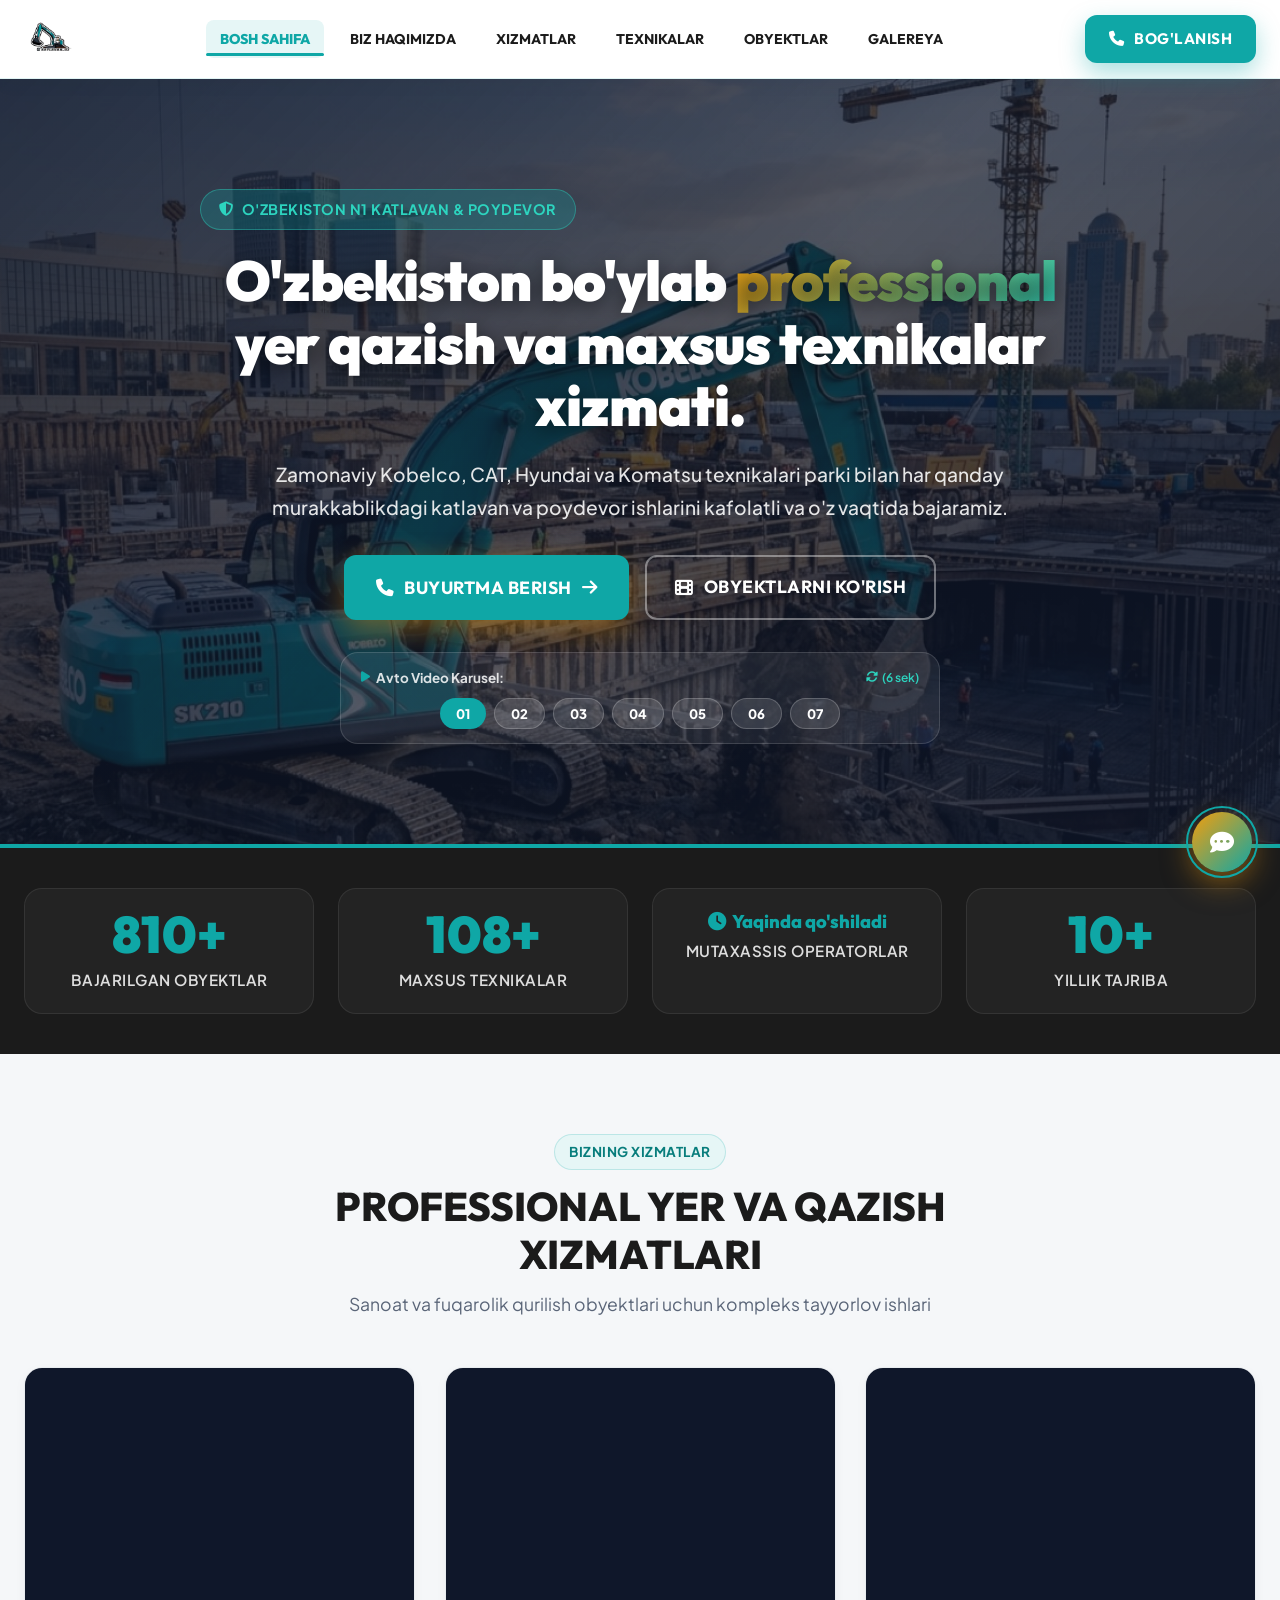
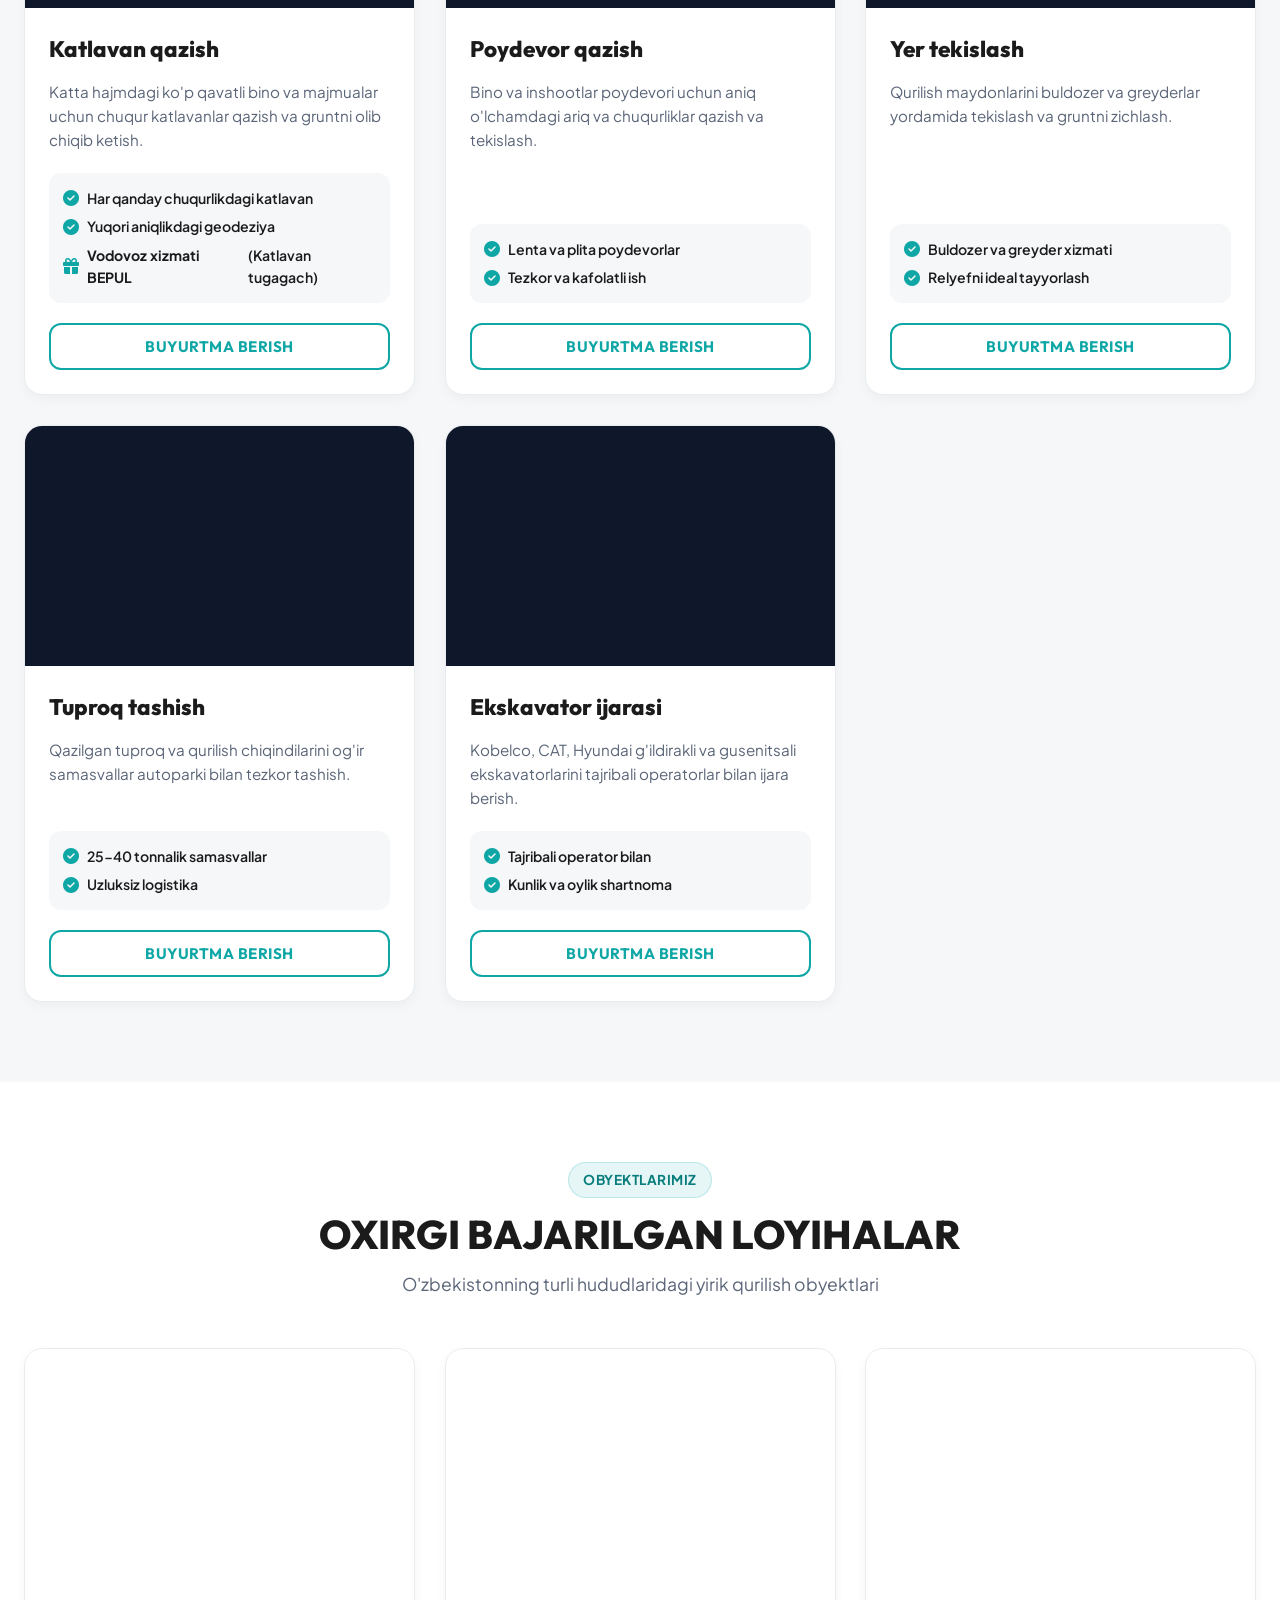
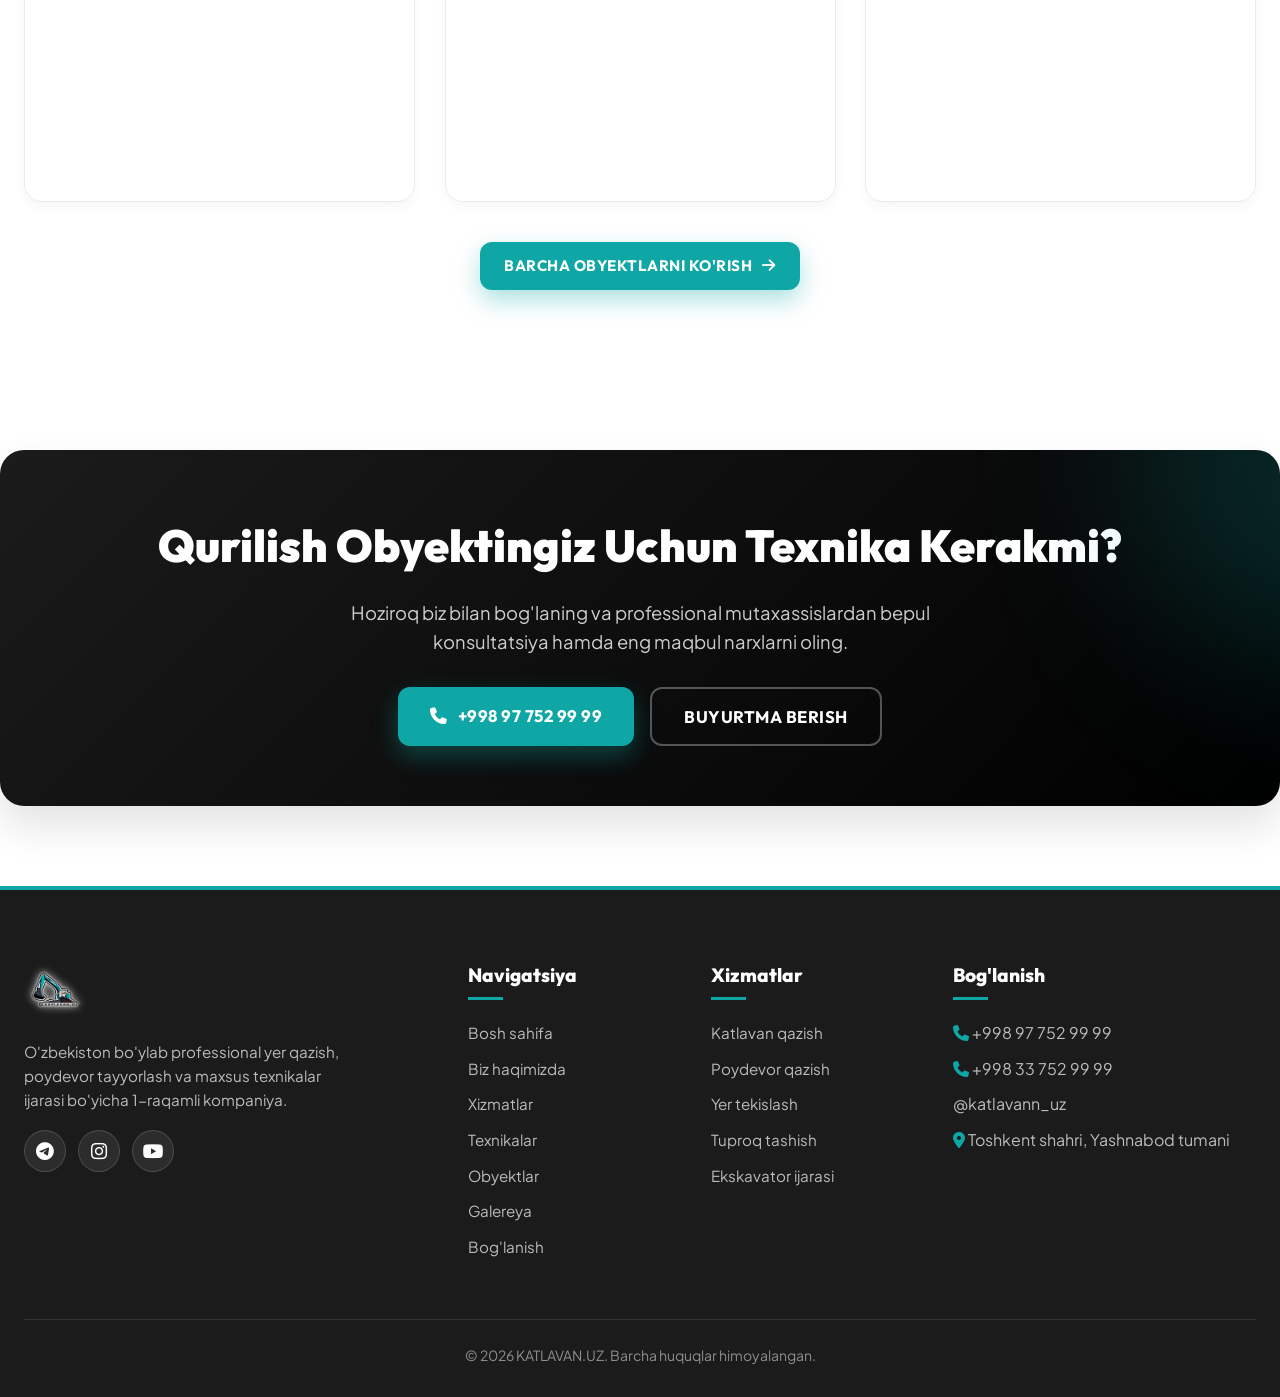
==== commit 8b454247: "Remove hero-media video box from index page for clean mobile and desktop header" ====
--- a/index.html
+++ b/index.html
@@ -45,12 +45,12 @@
     <!-- Dark Gradient Overlay for High Readability -->
     <div style="position: absolute; inset: 0; background: linear-gradient(135deg, rgba(15, 23, 42, 0.88) 0%, rgba(15, 23, 42, 0.72) 50%, rgba(15, 23, 42, 0.86) 100%); z-index: 2;"></div>
 
-    <div class="container hero-grid" style="position: relative; z-index: 3; display: grid; grid-template-columns: 1.15fr 0.85fr; gap: 40px; align-items: center; width: 100%;">
+    <div class="container" style="position: relative; z-index: 3; width: 100%;">
       
-      <!-- Left Content Column -->
-      <div class="hero-content">
-        <div class="hero-badge-box">
-          <span class="badge-teal" style="background: rgba(15, 167, 166, 0.25); color: #2DD4BF; border: 1px solid rgba(45, 212, 191, 0.4); padding: 8px 18px; border-radius: 30px; font-weight: 700; font-size: 0.9rem;">
+      <!-- Hero Content Centered Layout -->
+      <div class="hero-content" style="max-width: 880px; margin: 0 auto; text-align: center;">
+        <div class="hero-badge-box" style="margin-bottom: 20px;">
+          <span class="badge-teal" style="background: rgba(15, 167, 166, 0.25); color: #2DD4BF; border: 1px solid rgba(45, 212, 191, 0.4); padding: 8px 18px; border-radius: 30px; font-weight: 700; font-size: 0.9rem; display: inline-flex; align-items: center; gap: 8px;">
             <i class="fa-solid fa-shield-halved"></i> O'ZBEKISTON N1 KATLAVAN &amp; POYDEVOR
           </span>
         </div>
@@ -59,11 +59,11 @@
           O'zbekiston bo'ylab <span class="accent" style="color: var(--primary); background: linear-gradient(135deg, #F59E0B 0%, #2DD4BF 100%); -webkit-background-clip: text; -webkit-text-fill-color: transparent;">professional</span> yer qazish va maxsus texnikalar xizmati.
         </h1>
 
-        <p class="hero-desc" style="color: rgba(255, 255, 255, 0.88); font-size: 1.2rem; line-height: 1.7; margin-bottom: 32px; font-weight: 500;">
+        <p class="hero-desc" style="color: rgba(255, 255, 255, 0.88); font-size: 1.2rem; line-height: 1.7; margin-bottom: 32px; font-weight: 500; max-width: 760px; margin-left: auto; margin-right: auto;">
           Zamonaviy Kobelco, CAT, Hyundai va Komatsu texnikalari parki bilan har qanday murakkablikdagi katlavan va poydevor ishlarini kafolatli va o'z vaqtida bajaramiz.
         </p>
 
-        <div class="hero-actions" style="display: flex; gap: 16px; flex-wrap: wrap;">
+        <div class="hero-actions" style="display: flex; gap: 16px; justify-content: center; flex-wrap: wrap;">
           <button class="btn btn-primary btn-lg open-order-modal" data-item="Hero Buyurtma" style="font-size: 1.1rem; padding: 16px 32px; box-shadow: 0 10px 30px rgba(245, 158, 11, 0.4);">
             <i class="fa-solid fa-phone"></i> Buyurtma berish <i class="fa-solid fa-arrow-right"></i>
           </button>
@@ -73,7 +73,7 @@
         </div>
 
         <!-- Minimalist Video Playlist Switcher -->
-        <div style="margin-top: 30px; background: rgba(255, 255, 255, 0.07); backdrop-filter: blur(14px); border: 1px solid rgba(255, 255, 255, 0.14); padding: 12px 18px; border-radius: 16px;">
+        <div style="margin-top: 32px; background: rgba(255, 255, 255, 0.07); backdrop-filter: blur(14px); border: 1px solid rgba(255, 255, 255, 0.14); padding: 14px 20px; border-radius: 18px; max-width: 600px; margin-left: auto; margin-right: auto;">
           <div style="display: flex; align-items: center; justify-content: space-between; margin-bottom: 10px;">
             <span style="font-size: 0.84rem; color: rgba(255, 255, 255, 0.85); font-weight: 700; display: flex; align-items: center; gap: 6px;">
               <i class="fa-solid fa-play" style="color: var(--primary); font-size: 0.75rem;"></i> Avto Video Karusel:
@@ -83,7 +83,7 @@
             </span>
           </div>
           
-          <div style="display: flex; gap: 8px; flex-wrap: wrap;">
+          <div style="display: flex; gap: 8px; justify-content: center; flex-wrap: wrap;">
             <button class="hero-video-switcher active" data-video="obektlar/kumishkon.mp4" style="background: var(--primary); color: #FFF; border: none; padding: 6px 16px; border-radius: 20px; font-size: 0.82rem; font-weight: 800; cursor: pointer; transition: all 0.3s ease;">01</button>
             <button class="hero-video-switcher" data-video="obektlar/bektemir.mp4" style="background: rgba(255,255,255,0.12); color: #FFF; border: 1px solid rgba(255,255,255,0.2); padding: 6px 16px; border-radius: 20px; font-size: 0.82rem; font-weight: 800; cursor: pointer; transition: all 0.3s ease;">02</button>
             <button class="hero-video-switcher" data-video="obektlar/kokcha.mp4" style="background: rgba(255,255,255,0.12); color: #FFF; border: 1px solid rgba(255,255,255,0.2); padding: 6px 16px; border-radius: 20px; font-size: 0.82rem; font-weight: 800; cursor: pointer; transition: all 0.3s ease;">03</button>
@@ -94,43 +94,6 @@
           </div>
         </div>
 
-      </div>
-
-      <!-- Right Glass Card with Stats & Sound Button -->
-      <div class="hero-media" style="position: relative;">
-        <div style="background: rgba(15, 23, 42, 0.65); backdrop-filter: blur(16px); border: 2px solid rgba(255, 255, 255, 0.15); border-radius: 24px; padding: 30px; box-shadow: 0 20px 50px rgba(0,0,0,0.5);">
-          
-          <div style="display: flex; align-items: center; justify-content: space-between; margin-bottom: 20px;">
-            <span style="font-size: 0.9rem; font-weight: 700; color: var(--primary); display: flex; align-items: center; gap: 8px;">
-              <span style="width: 10px; height: 10px; border-radius: 50%; background: #10B981; display: inline-block; box-shadow: 0 0 10px #10B981;"></span> LIVE 24/7 KATLAVAN
-            </span>
-            
-            <button id="toggleHeroAudio" style="background: rgba(255, 255, 255, 0.12); border: 1px solid rgba(255, 255, 255, 0.2); color: #FFF; width: 42px; height: 42px; border-radius: 50%; display: flex; align-items: center; justify-content: center; cursor: pointer; transition: all 0.3s ease;" title="Ovozni yoqish / o'chirish">
-              <i class="fa-solid fa-volume-xmark" id="heroAudioIcon"></i>
-            </button>
-          </div>
-
-          <div style="border-radius: 16px; overflow: hidden; height: 220px; position: relative; margin-bottom: 20px; border: 1px solid rgba(255,255,255,0.15);">
-            <video id="heroMiniPreview" src="obektlar/kumishkon.mp4" autoplay loop muted playsinline style="width: 100%; height: 100%; object-fit: cover;"></video>
-            <div class="open-video-modal" data-title="Kumushkon Obyekti" data-video="obektlar/kumishkon.mp4" style="position: absolute; inset: 0; background: rgba(0,0,0,0.3); display: flex; align-items: center; justify-content: center; cursor: pointer;">
-              <div style="width: 54px; height: 54px; border-radius: 50%; background: var(--primary); color: #FFF; display: flex; align-items: center; justify-content: center; font-size: 1.3rem; box-shadow: 0 8px 25px rgba(245, 158, 11, 0.6);">
-                <i class="fa-solid fa-expand"></i>
-              </div>
-            </div>
-          </div>
-
-          <div style="display: grid; grid-template-columns: 1fr 1fr; gap: 12px;">
-            <div style="background: rgba(255,255,255,0.06); padding: 14px; border-radius: 12px; text-align: center; border: 1px solid rgba(255,255,255,0.1);">
-              <strong style="display: block; font-size: 1.5rem; color: var(--primary); font-weight: 800;">1000+</strong>
-              <span style="font-size: 0.78rem; color: rgba(255,255,255,0.75);">Obyektlar</span>
-            </div>
-            <div style="background: rgba(255,255,255,0.06); padding: 14px; border-radius: 12px; text-align: center; border: 1px solid rgba(255,255,255,0.1);">
-              <strong style="display: block; font-size: 1.5rem; color: var(--primary); font-weight: 800;">120+</strong>
-              <span style="font-size: 0.78rem; color: rgba(255,255,255,0.75);">Texnikalar</span>
-            </div>
-          </div>
-
-        </div>
       </div>
 
     </div>
--- a/css/styles.css
+++ b/css/styles.css
@@ -1531,21 +1531,208 @@
   }
 }
 
+@media (max-width: 992px) {
+  .hero-grid, .about-grid, .contact-grid, .card-grid, .machinery-grid, .gallery-grid {
+    grid-template-columns: repeat(2, 1fr) !important;
+    gap: 20px !important;
+  }
+  
+  .hero-video-bg-section .container > div {
+    grid-template-columns: 1fr !important;
+    gap: 30px !important;
+  }
+}
+
 @media (max-width: 768px) {
-  .hero-title {
-    font-size: 2.3rem;
+  /* Global Layout & Padding */
+  .container {
+    padding-left: 16px !important;
+    padding-right: 16px !important;
+  }
+
+  .section {
+    padding: 45px 0 !important;
+  }
+
+  .hero {
+    padding: 65px 0 45px !important;
+    min-height: auto !important;
+  }
+
+  /* Typography Scaling */
+  .hero-title, h1 {
+    font-size: 2.0rem !important;
+    line-height: 1.25 !important;
   }
   
+  .section-title, h2.section-title {
+    font-size: 1.75rem !important;
+    line-height: 1.3 !important;
+  }
+
+  .section-subtitle {
+    font-size: 0.92rem !important;
+    margin-bottom: 24px !important;
+  }
+
+  /* Grids & Cards */
+  .card-grid, .machinery-grid, .gallery-grid, .contact-grid, .about-grid, .hero-grid {
+    grid-template-columns: 1fr !important;
+    gap: 18px !important;
+  }
+
+  /* Horizontal Scrollable Filter Bar for Mobile */
+  .filter-wrap, .machinery-filter, .gallery-filter, .filter-buttons {
+    display: flex !important;
+    flex-wrap: nowrap !important;
+    overflow-x: auto !important;
+    -webkit-overflow-scrolling: touch !important;
+    padding: 6px 4px 12px 4px !important;
+    justify-content: flex-start !important;
+    gap: 8px !important;
+    margin-bottom: 24px !important;
+  }
+
+  .filter-btn {
+    flex: 0 0 auto !important;
+    white-space: nowrap !important;
+    padding: 8px 16px !important;
+    font-size: 0.85rem !important;
+  }
+
+  /* Stats Grid */
   .stats-grid {
-    grid-template-columns: 1fr 1fr;
+    grid-template-columns: repeat(2, 1fr) !important;
+    gap: 10px !important;
+  }
+
+  .stat-card {
+    padding: 16px 12px !important;
+  }
+
+  .stat-number {
+    font-size: 1.65rem !important;
+  }
+
+  .stat-label {
+    font-size: 0.82rem !important;
   }
   
+  /* Footer */
   .footer-grid {
-    grid-template-columns: 1fr;
+    grid-template-columns: 1fr !important;
+    gap: 28px !important;
+  }
+
+  .footer {
+    padding: 50px 0 24px !important;
   }
   
+  /* Featured Project Card */
+  .featured-project-card {
+    flex-direction: column !important;
+    margin-bottom: 30px !important;
+  }
+
+  .featured-project-img-box {
+    width: 100% !important;
+    height: 230px !important;
+    min-height: 230px !important;
+  }
+
   .featured-project-info {
-    padding: 20px;
+    padding: 20px 18px !important;
+    width: 100% !important;
+  }
+
+  /* CTA Banner */
+  .cta-banner {
+    padding: 32px 20px !important;
+    border-radius: 20px !important;
+    text-align: center !important;
+  }
+
+  .cta-title {
+    font-size: 1.7rem !important;
+  }
+
+  .cta-banner div {
+    flex-direction: column !important;
+    gap: 10px !important;
+  }
+
+  .cta-banner .btn {
+    width: 100% !important;
+    justify-content: center !important;
+  }
+
+  /* Floating Contact Widget & BackToTop */
+  .floating-contact-widget {
+    bottom: 16px !important;
+    right: 16px !important;
+  }
+
+  .floating-main-btn {
+    width: 54px !important;
+    height: 54px !important;
+    font-size: 1.3rem !important;
+  }
+
+  .floating-contact-menu {
+    min-width: 250px !important;
+    max-width: 88vw !important;
+    padding: 12px !important;
+    right: 0 !important;
+  }
+
+  #backToTop {
+    bottom: 82px !important;
+    right: 18px !important;
+    width: 42px !important;
+    height: 42px !important;
+    font-size: 1rem !important;
+  }
+}
+
+@media (max-width: 480px) {
+  .hero-title, h1 {
+    font-size: 1.7rem !important;
+  }
+
+  .section-title, h2.section-title {
+    font-size: 1.45rem !important;
+  }
+
+  .btn {
+    width: 100% !important;
+    justify-content: center !important;
+  }
+
+  .btn-lg {
+    padding: 12px 18px !important;
+    font-size: 0.92rem !important;
+  }
+
+  .stats-grid {
+    grid-template-columns: 1fr !important;
+  }
+
+  .modal-card {
+    width: 95% !important;
+    padding: 18px 16px !important;
+    border-radius: 16px !important;
+  }
+
+  .card-img-wrap {
+    height: 195px !important;
+  }
+
+  .card-title {
+    font-size: 1.15rem !important;
+  }
+
+  .card-body {
+    padding: 18px 16px !important;
   }
 }
 
@@ -1871,6 +2058,22 @@
 
 
 
+/* GPU HARDWARE ACCELERATION & LIGHTNING RENDERING FOR ALL MEDIA */
+img, video {
+  transform: translateZ(0);
+  -webkit-backface-visibility: hidden;
+  backface-visibility: hidden;
+}
+
+.card-img-wrap,
+.featured-project-img-box,
+.custom-card,
+.machine-card-item,
+.gallery-item-wrap {
+  content-visibility: auto;
+  contain-intrinsic-size: 240px;
+}
+
 /* OBYEKTLAR VIDEO CARDS & PREVIEWS */
 .card-img-wrap,
 .featured-project-img-box {
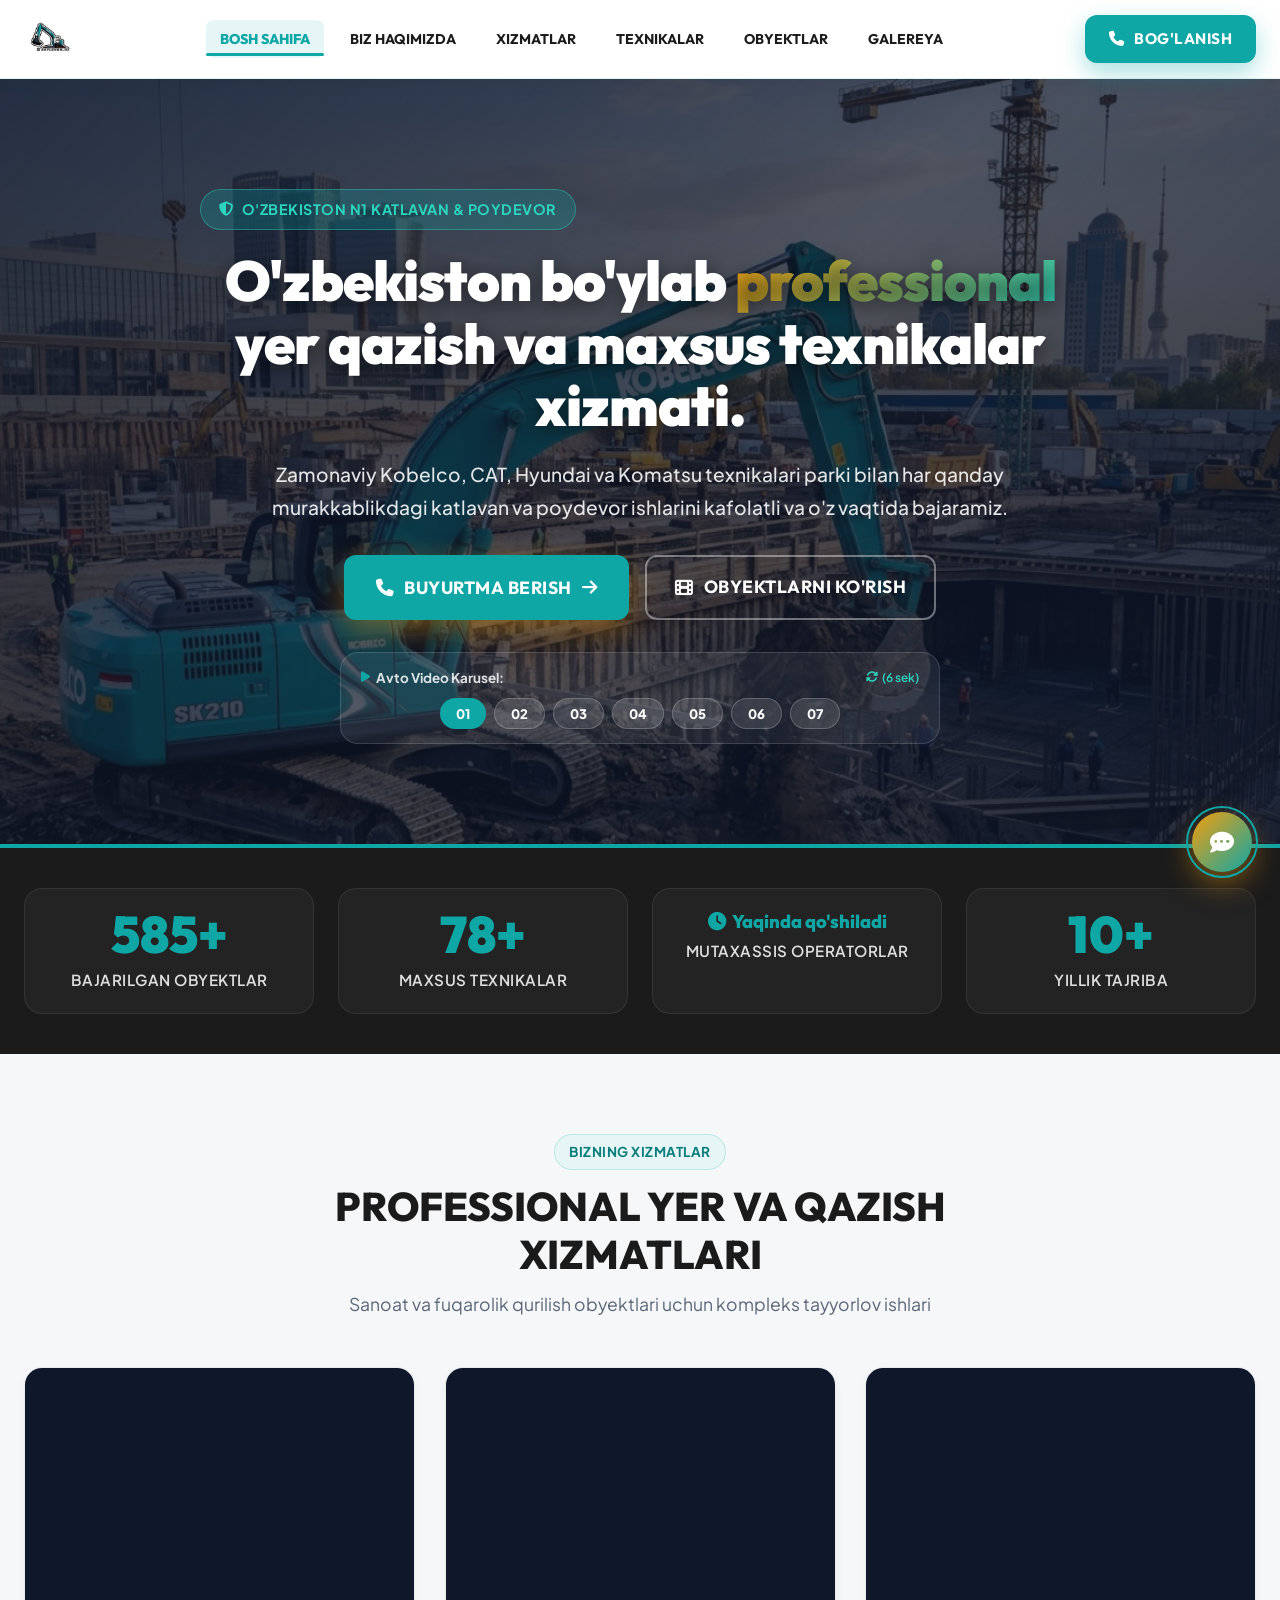
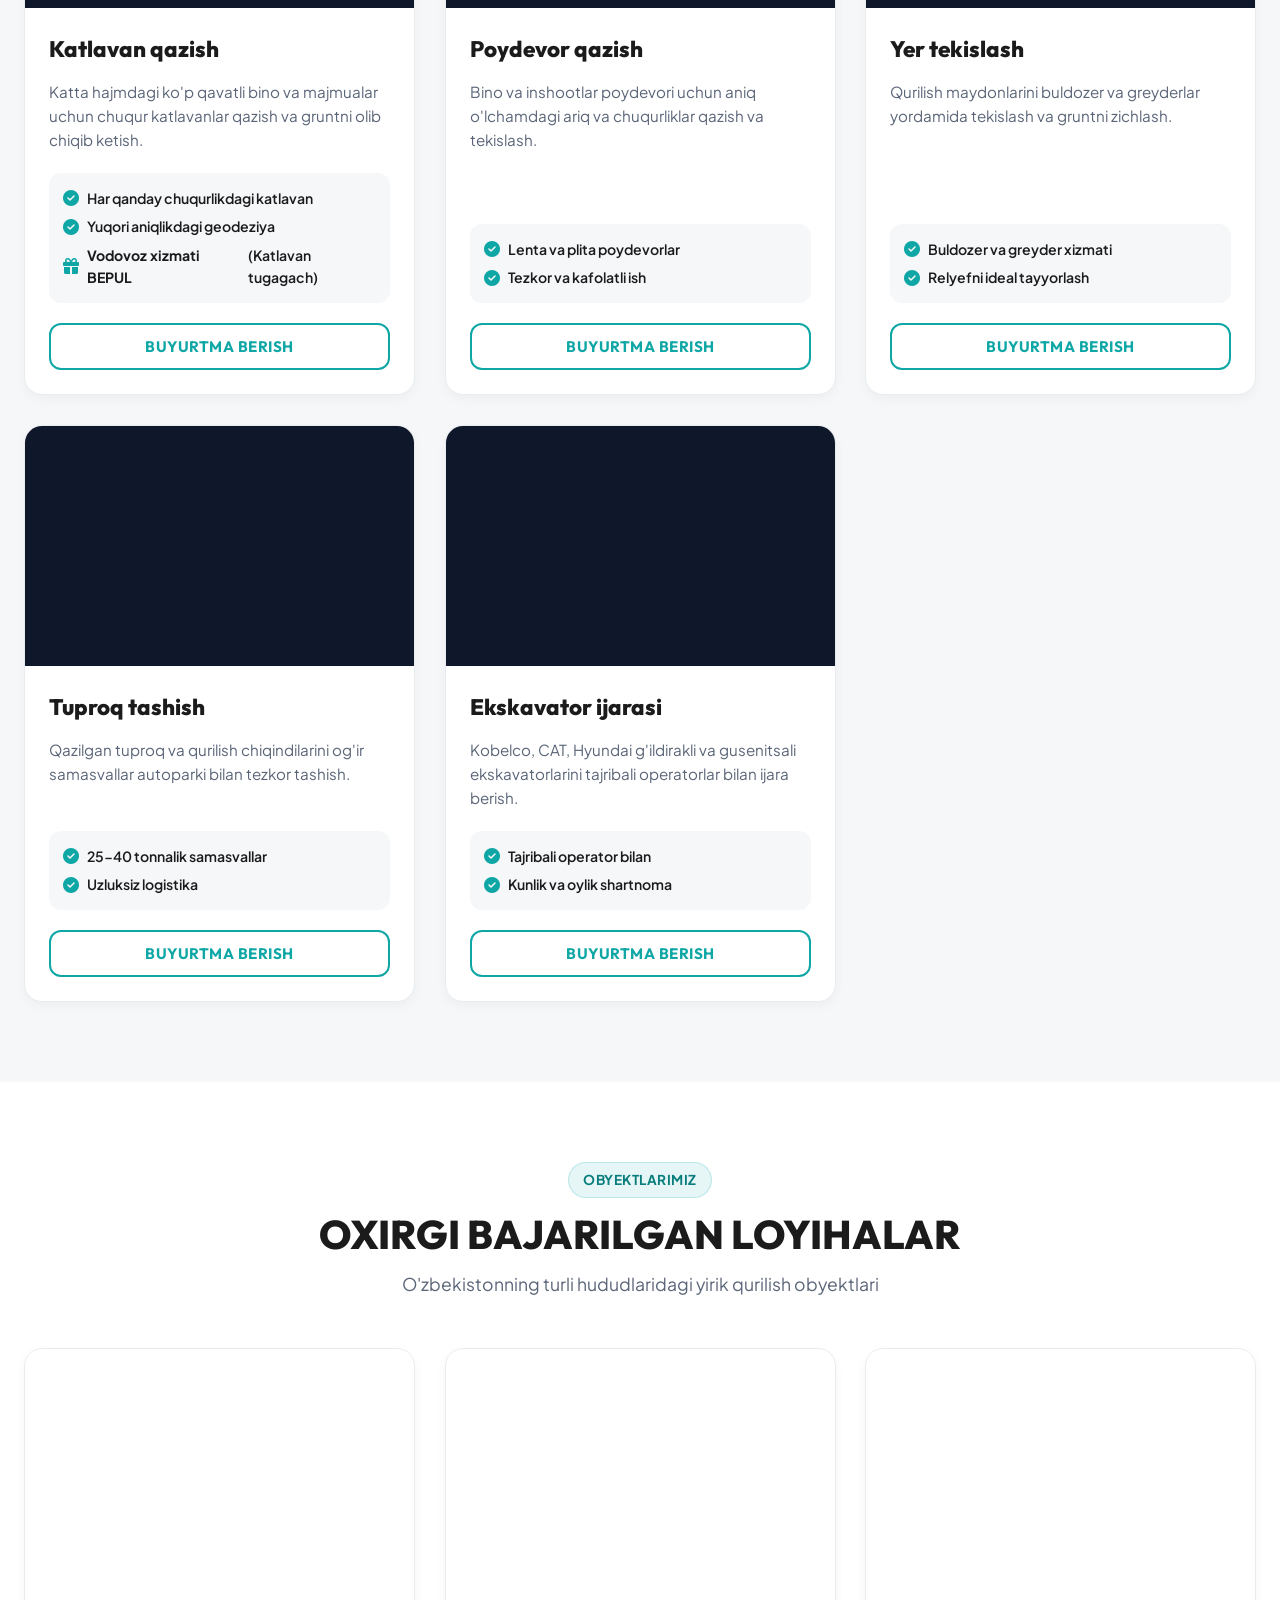
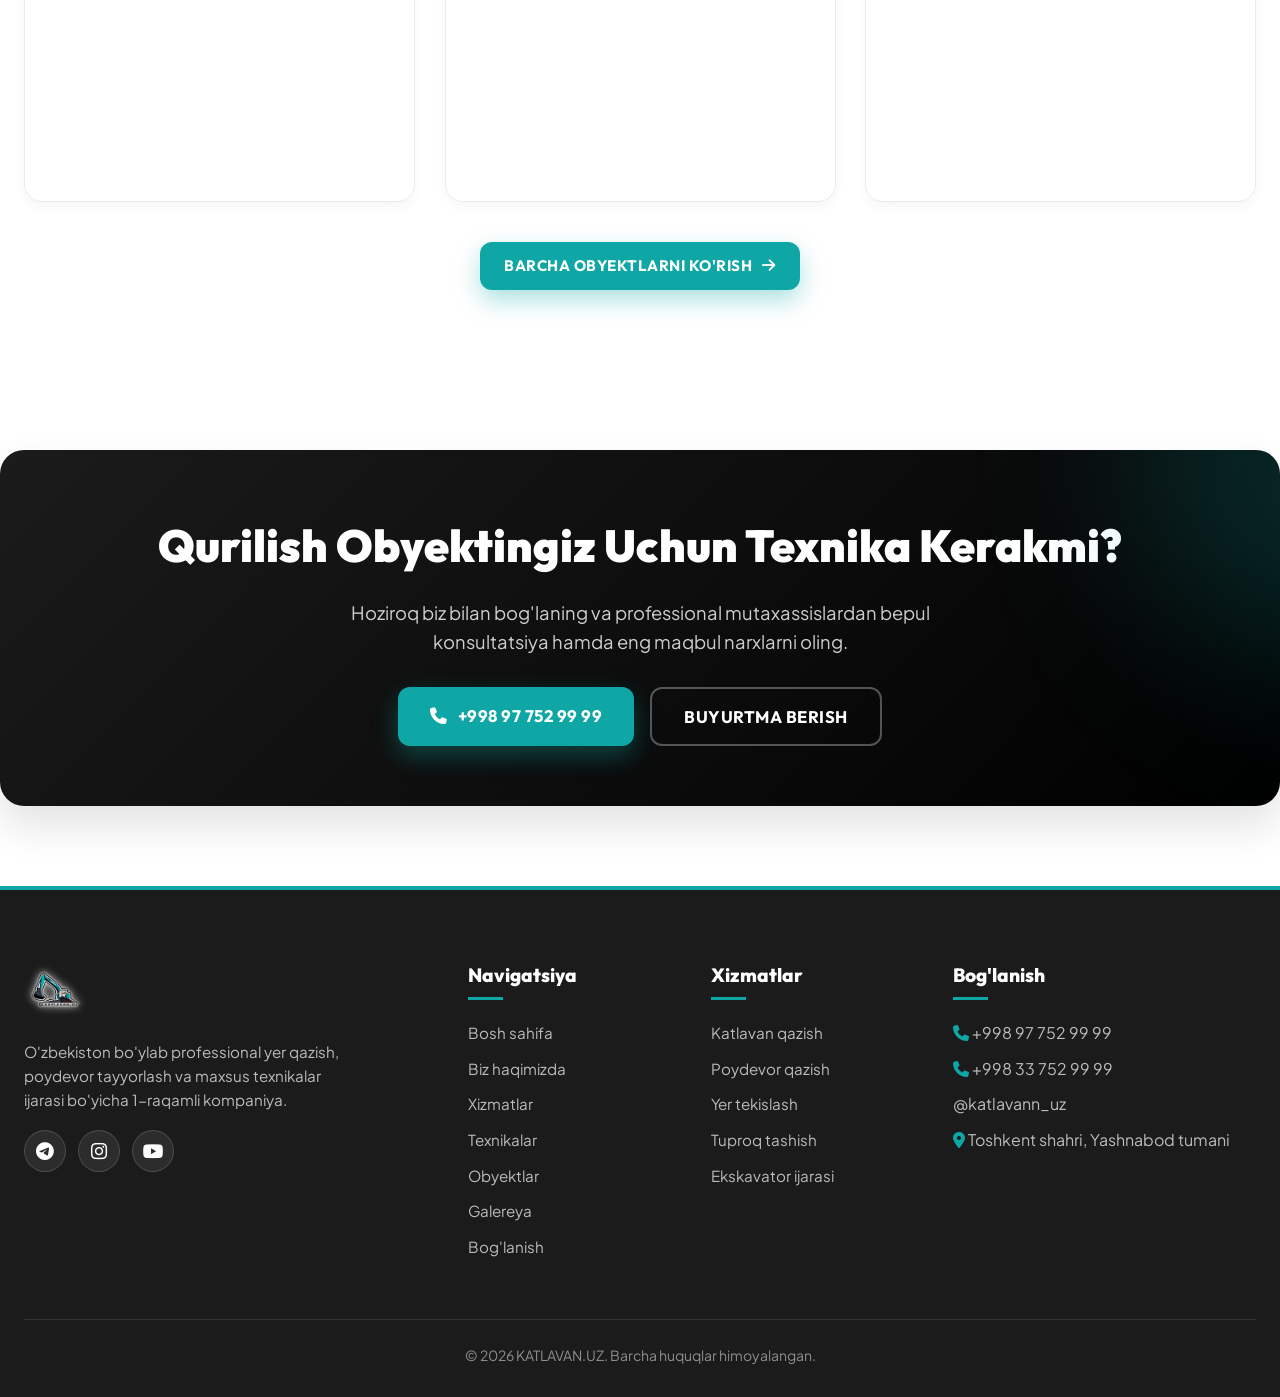
==== commit 385c8a6e: "Add official KATLAVAN.UZ favicon logo tags across all HTML pages for browser tabs and search results" ====
--- a/index.html
+++ b/index.html
@@ -6,6 +6,12 @@
   <title>KATLAVAN.UZ — Professional Yer Qazish Va Maxsus Texnikalar Xizmati</title>
   <meta name="description" content="O'zbekiston bo'ylab katlavan qazish, poydevor tayyorlash, yer tekislash, tuproq tashish va Kobelco, CAT, Hyundai ekskavatorlar ijarasi.">
   
+  <!-- FAVICON LOGO FOR BROWSER TABS & GOOGLE SEARCH -->
+  <link rel="icon" type="image/svg+xml" href="images/logo.svg">
+  <link rel="icon" type="image/png" href="images/logo_transparent.png">
+  <link rel="shortcut icon" href="images/logo.jpg" type="image/jpeg">
+  <link rel="apple-touch-icon" href="images/logo.jpg">
+
   <link rel="stylesheet" href="https://cdnjs.cloudflare.com/ajax/libs/font-awesome/6.4.0/css/all.min.css">
   <link rel="stylesheet" href="css/styles.css">
 </head>
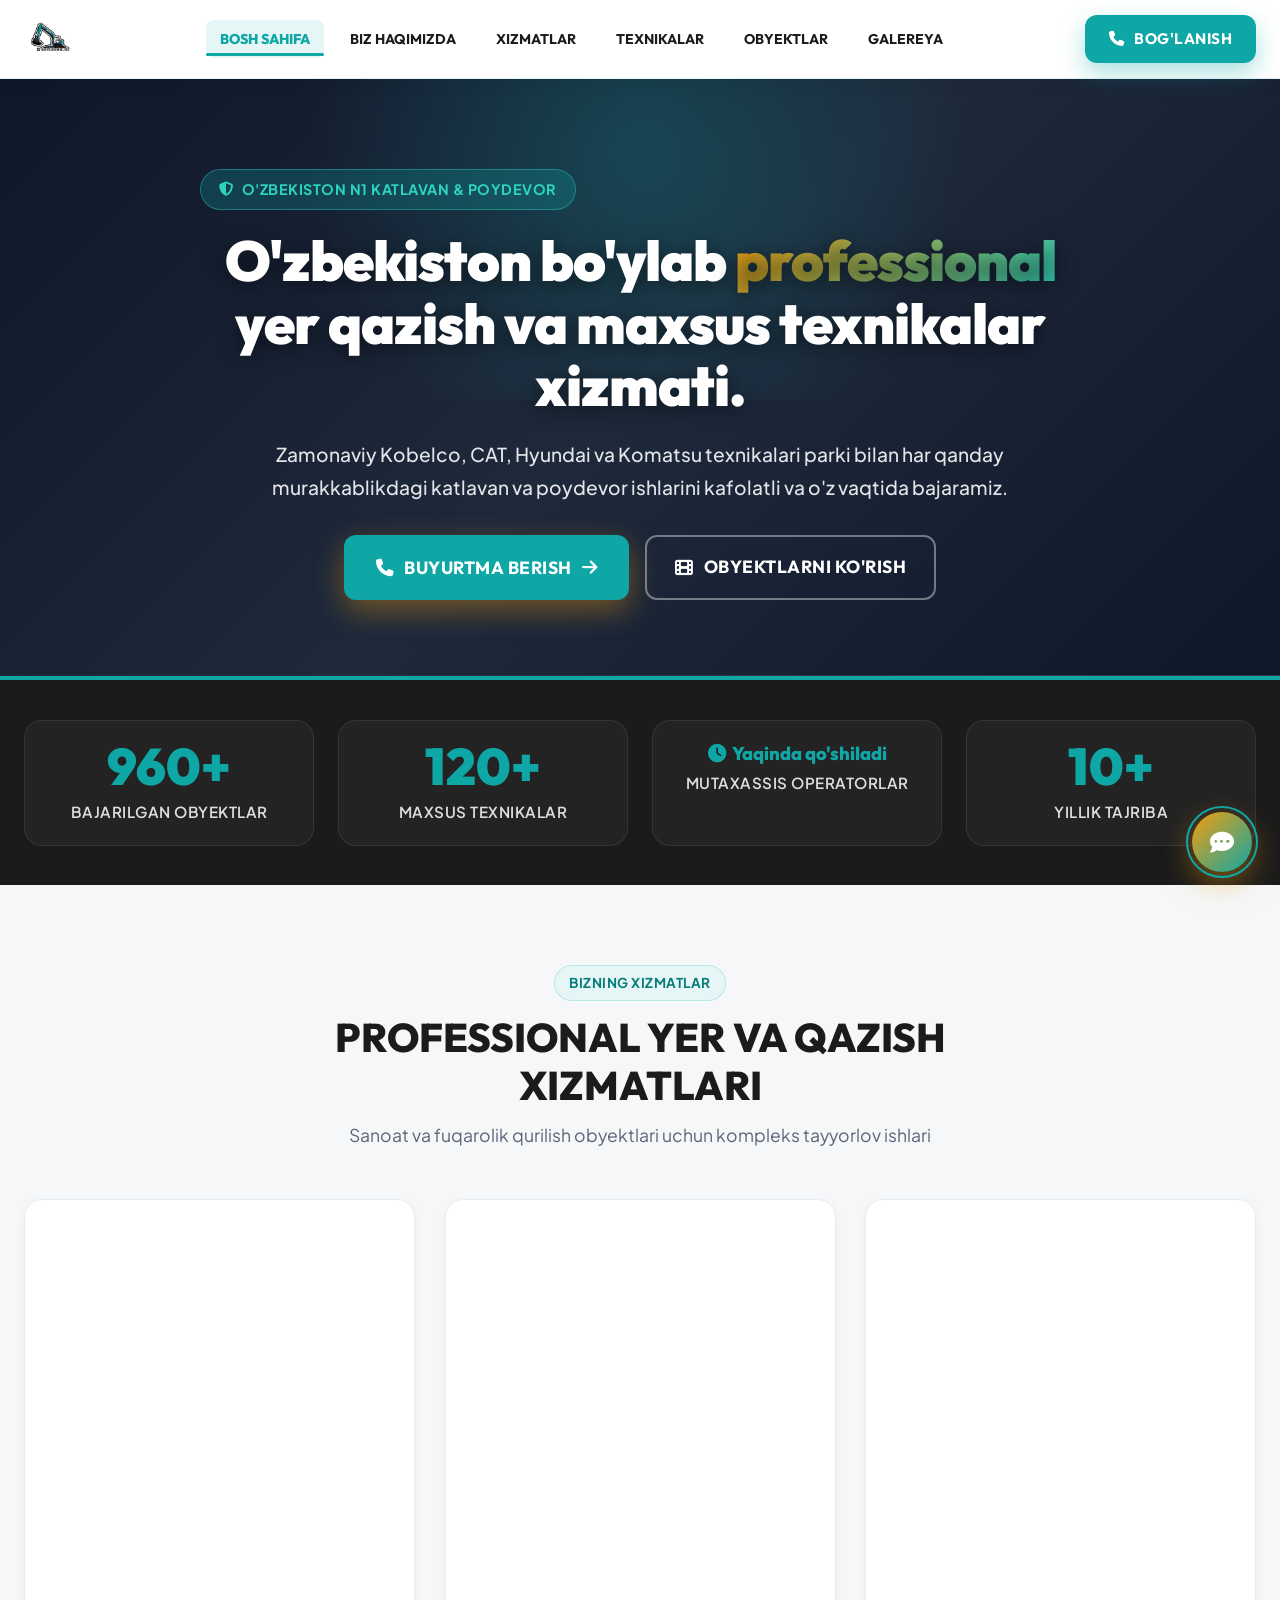
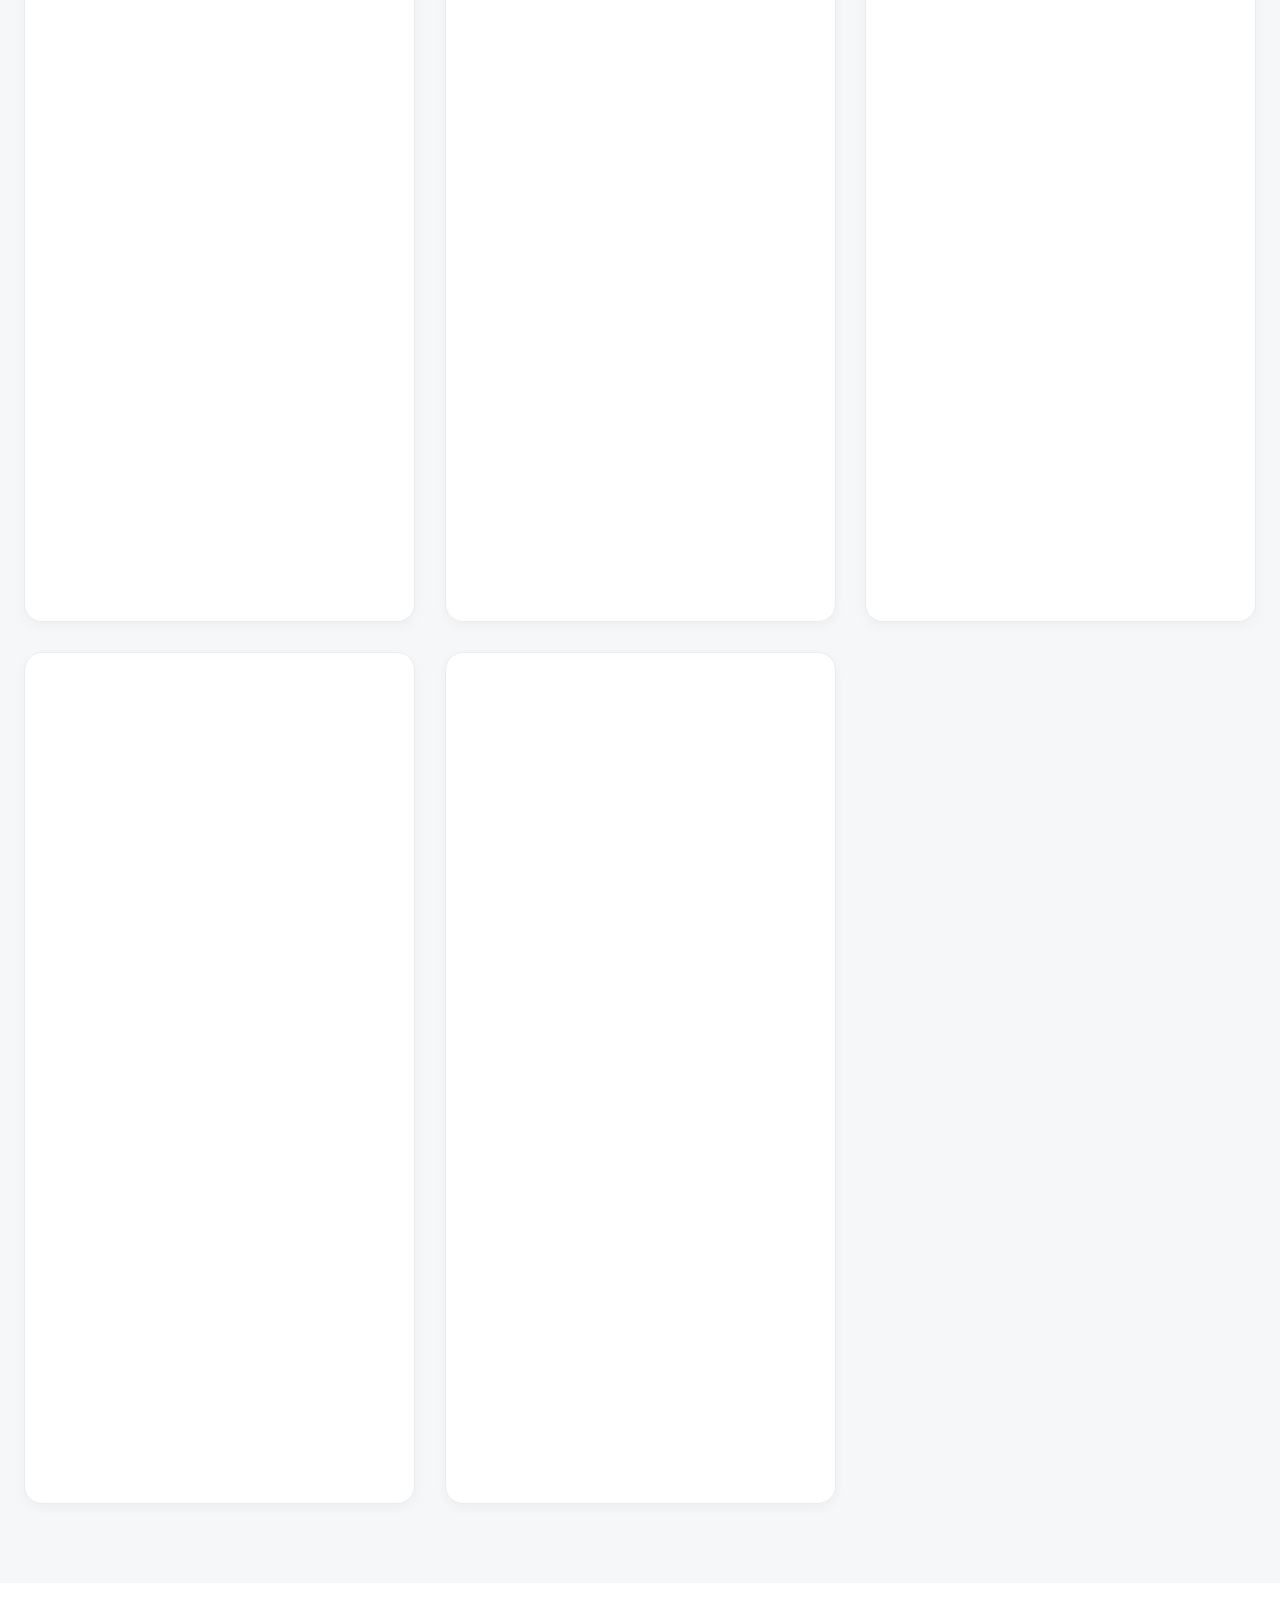
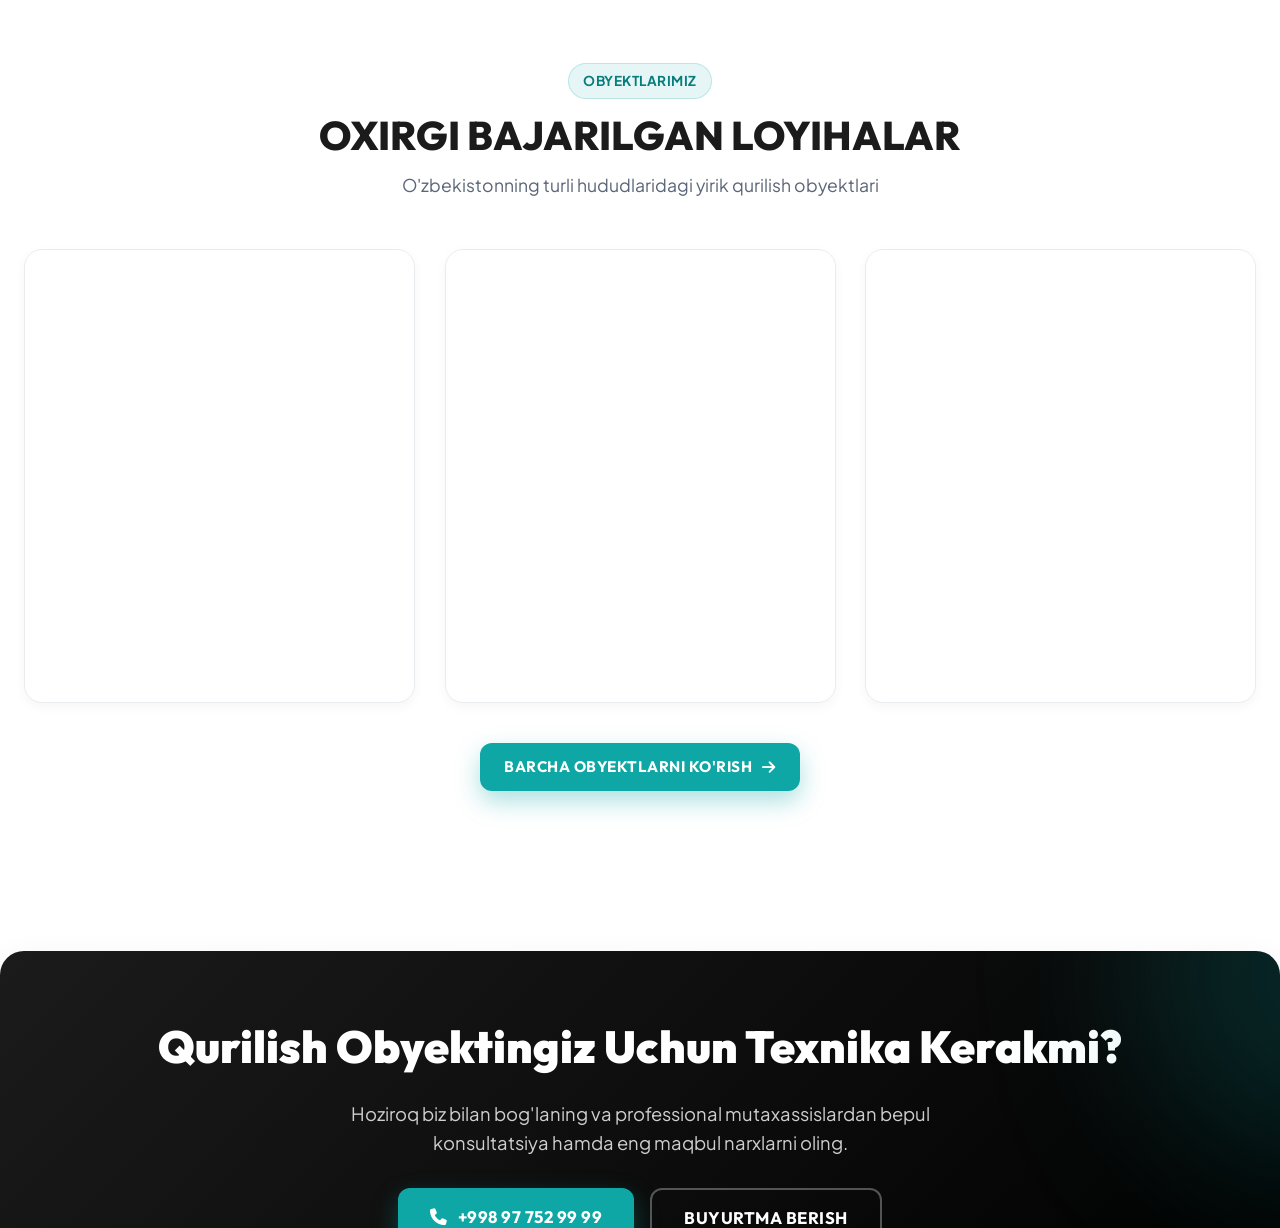
==== commit 6fdb1e8a: "Remove background videos from hero sections for ultra-clean mobile performance and elegant gradient " ====
--- a/index.html
+++ b/index.html
@@ -43,13 +43,10 @@
   </nav>
 
   <!-- HERO SECTION WITH FULL VIDEO BACKGROUND -->
-  <section class="hero hero-video-bg-section" style="position: relative; min-height: 85vh; padding: 100px 0 90px; color: #FFFFFF; display: flex; align-items: center; overflow: hidden; background: #0F172A;">
+  <section class="hero hero-video-bg-section" style="position: relative; min-height: 60vh; padding: 90px 0 75px; color: #FFFFFF; display: flex; align-items: center; overflow: hidden; background: linear-gradient(135deg, #0F172A 0%, #1E293B 50%, #0F172A 100%); border-bottom: 1px solid rgba(255,255,255,0.08);">
     
-    <!-- Background Video Element -->
-    <video id="heroBgVideo" src="obektlar/kumishkon.mp4" autoplay loop muted playsinline poster="images/hero_kobelco.jpg" style="position: absolute; top: 0; left: 0; width: 100%; height: 120%; object-fit: cover; z-index: 1; transition: transform 0.1s linear, opacity 0.5s ease;"></video>
-    
-    <!-- Dark Gradient Overlay for High Readability -->
-    <div style="position: absolute; inset: 0; background: linear-gradient(135deg, rgba(15, 23, 42, 0.88) 0%, rgba(15, 23, 42, 0.72) 50%, rgba(15, 23, 42, 0.86) 100%); z-index: 2;"></div>
+    <!-- Ambient Radial Glow Accent -->
+    <div style="position: absolute; top: -30%; left: 50%; transform: translateX(-50%); width: 800px; height: 500px; background: radial-gradient(circle, rgba(15, 167, 166, 0.25) 0%, rgba(15, 23, 42, 0) 70%); pointer-events: none; z-index: 1;"></div>
 
     <div class="container" style="position: relative; z-index: 3; width: 100%;">
       
@@ -77,29 +74,6 @@
             <i class="fa-solid fa-film"></i> Obyektlarni ko'rish
           </a>
         </div>
-
-        <!-- Minimalist Video Playlist Switcher -->
-        <div style="margin-top: 32px; background: rgba(255, 255, 255, 0.07); backdrop-filter: blur(14px); border: 1px solid rgba(255, 255, 255, 0.14); padding: 14px 20px; border-radius: 18px; max-width: 600px; margin-left: auto; margin-right: auto;">
-          <div style="display: flex; align-items: center; justify-content: space-between; margin-bottom: 10px;">
-            <span style="font-size: 0.84rem; color: rgba(255, 255, 255, 0.85); font-weight: 700; display: flex; align-items: center; gap: 6px;">
-              <i class="fa-solid fa-play" style="color: var(--primary); font-size: 0.75rem;"></i> Avto Video Karusel:
-            </span>
-            <span style="font-size: 0.75rem; color: #2DD4BF; font-weight: 600; display: flex; align-items: center; gap: 4px;">
-              <i class="fa-solid fa-rotate"></i> (6 sek)
-            </span>
-          </div>
-          
-          <div style="display: flex; gap: 8px; justify-content: center; flex-wrap: wrap;">
-            <button class="hero-video-switcher active" data-video="obektlar/kumishkon.mp4" style="background: var(--primary); color: #FFF; border: none; padding: 6px 16px; border-radius: 20px; font-size: 0.82rem; font-weight: 800; cursor: pointer; transition: all 0.3s ease;">01</button>
-            <button class="hero-video-switcher" data-video="obektlar/bektemir.mp4" style="background: rgba(255,255,255,0.12); color: #FFF; border: 1px solid rgba(255,255,255,0.2); padding: 6px 16px; border-radius: 20px; font-size: 0.82rem; font-weight: 800; cursor: pointer; transition: all 0.3s ease;">02</button>
-            <button class="hero-video-switcher" data-video="obektlar/kokcha.mp4" style="background: rgba(255,255,255,0.12); color: #FFF; border: 1px solid rgba(255,255,255,0.2); padding: 6px 16px; border-radius: 20px; font-size: 0.82rem; font-weight: 800; cursor: pointer; transition: all 0.3s ease;">03</button>
-            <button class="hero-video-switcher" data-video="obektlar/oq tepa.mp4" style="background: rgba(255,255,255,0.12); color: #FFF; border: 1px solid rgba(255,255,255,0.2); padding: 6px 16px; border-radius: 20px; font-size: 0.82rem; font-weight: 800; cursor: pointer; transition: all 0.3s ease;">04</button>
-            <button class="hero-video-switcher" data-video="obektlar/ozbefilim.mp4" style="background: rgba(255,255,255,0.12); color: #FFF; border: 1px solid rgba(255,255,255,0.2); padding: 6px 16px; border-radius: 20px; font-size: 0.82rem; font-weight: 800; cursor: pointer; transition: all 0.3s ease;">05</button>
-            <button class="hero-video-switcher" data-video="obektlar/sergili.mp4" style="background: rgba(255,255,255,0.12); color: #FFF; border: 1px solid rgba(255,255,255,0.2); padding: 6px 16px; border-radius: 20px; font-size: 0.82rem; font-weight: 800; cursor: pointer; transition: all 0.3s ease;">06</button>
-            <button class="hero-video-switcher" data-video="videos/kirish.mp4" style="background: rgba(255,255,255,0.12); color: #FFF; border: 1px solid rgba(255,255,255,0.2); padding: 6px 16px; border-radius: 20px; font-size: 0.82rem; font-weight: 800; cursor: pointer; transition: all 0.3s ease;">07</button>
-          </div>
-        </div>
-
       </div>
 
     </div>
